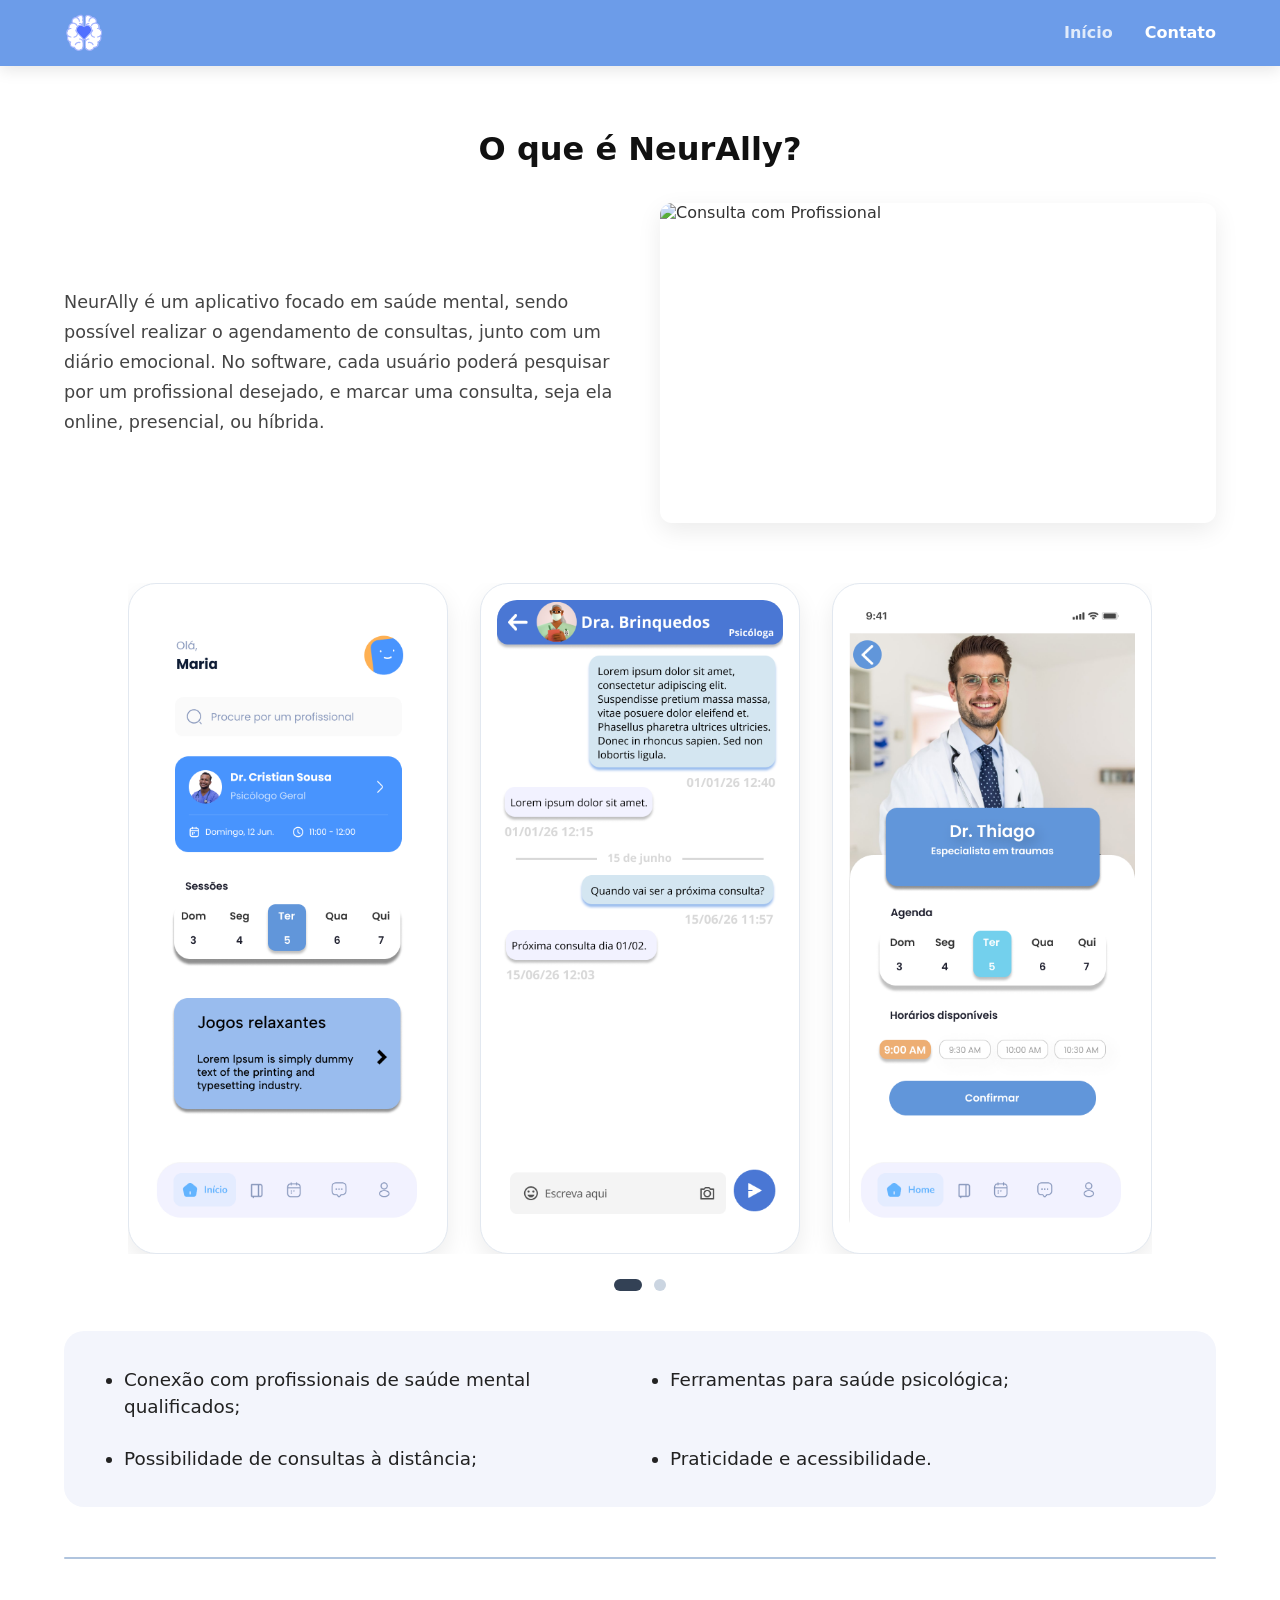
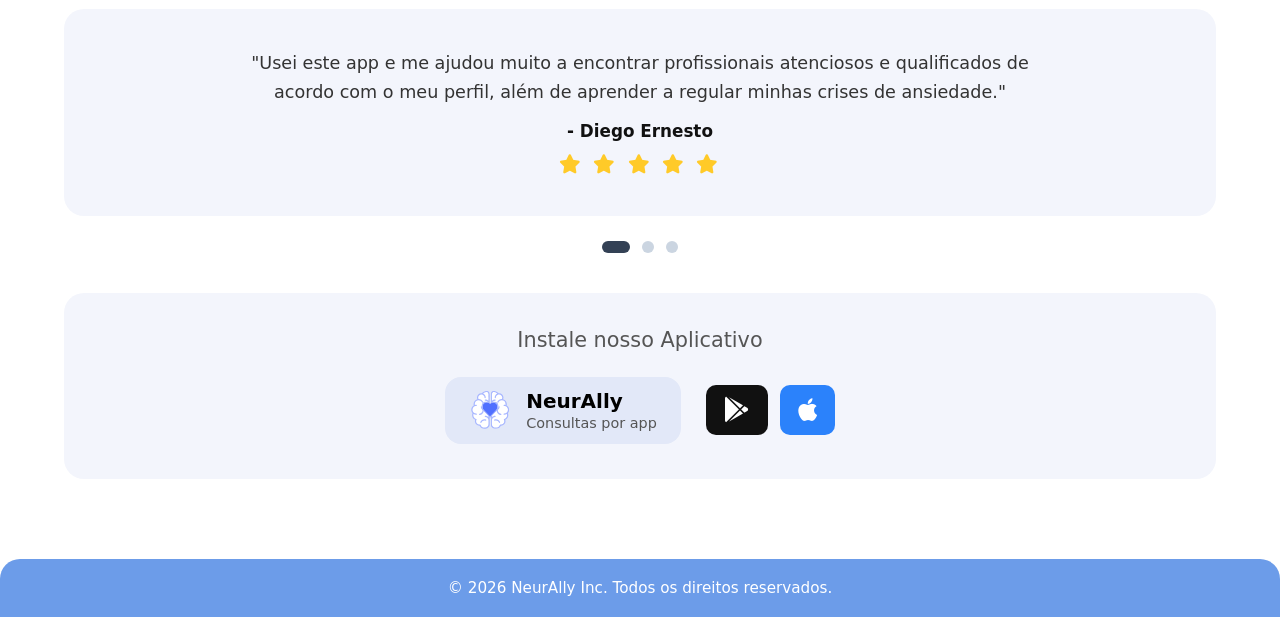
==== index.html @ 24915895 "Arquivos da landing page adicionados" ====
<!DOCTYPE html>
<html lang="pt-BR">

<head>
    <meta charset="UTF-8" />
    <meta name="viewport" content="width=device-width, initial-scale=1.0" />
    <title>NeurAlly - Equilibrando o que vem de dentro</title>
    <link rel="stylesheet" href="https://cdnjs.cloudflare.com/ajax/libs/font-awesome/6.4.0/css/all.min.css" />
    <link rel="stylesheet" href="style.css" />
</head>

<body>

    <header class="header">
        <div class="nav-container">
            <a href="#" class="logo">
                <img src="LogoTCC.svg" alt="Logo do projeto">
            </a>

            <nav class="nav-menu" id="nav-menu">
                <ul class="nav-list">
                    <li><a href="#home" class="nav-link active">Início</a></li>
                    <li><a href="contato.html" class="btn-contato">Contato</a></li>
                </ul>
            </nav>

            <button class="menu-toggle" id="menu-toggle" aria-label="Abrir Menu">
                <span></span>
                <span></span>
                <span></span>
            </button>
        </div>
    </header>

    <main class="conteudo-principal">

        <section class="secao-sobre">
            <div class="container-secao">
                <h2 class="titulo-secao">O que é NeurAlly?</h2>
                <div class="grade-sobre">
                    <div class="conteudo-texto-sobre">
                        <p class="texto-sobre">
                            NeurAlly é um aplicativo focado em saúde mental, sendo possível realizar o agendamento de
                            consultas, junto com um diário emocional. No software, cada usuário poderá pesquisar por um
                            profissional desejado, e marcar uma consulta, seja ela online, presencial, ou híbrida.
                        </p>
                    </div>
                    <div class="wrapper-imagem-sobre">
                        <img src="https://www.psicologo.com.br/wp-content/uploads/psiquiatra-ou-psicologo-qual-profissional-procurar-destacada-1024x538.jpg"
                            alt="Consulta com Profissional" />
                    </div>
                </div>
            </div>
        </section>

        <section class="secao-previa-app">
            <div class="container-secao">
                <div class="cartao-previa-app">

                    <button class="botao-nav-carrossel botao-anterior" id="prev-btn" aria-label="Anterior">
                        <svg width="24" height="24" viewBox="0 0 24 24" fill="none" stroke="currentColor"
                            stroke-width="2.5" stroke-linecap="round" stroke-linejoin="round">
                            <path d="m15 18-6-6 6-6" />
                        </svg>
                    </button>

                    <div class="area-carrossel-app">
                        <div class="telas-app" id="app-screens">
                            <div class="cartao-tela">
                                <img src="./Home.png" alt="Home do Usuário" />
                            </div>
                            <div class="cartao-tela">
                                <img src="./Conversa.png" alt="Chat com Doutora" />
                            </div>
                            <div class="cartao-tela">
                                <img src="./TelaAgendamento.png" alt="Agendamento Dr. Thiago" />
                            </div>
                            <div class="cartao-tela">
                                <img src="./DiarioEmocional.png" alt="Diário Emocional" />
                            </div>
                        </div>
                    </div>

                    <button class="botao-nav-carrossel botao-proximo" id="next-btn" aria-label="Próximo">
                        <svg width="24" height="24" viewBox="0 0 24 24" fill="none" stroke="currentColor"
                            stroke-width="2.5" stroke-linecap="round" stroke-linejoin="round">
                            <path d="m9 18 6-6-6-6" />
                        </svg>
                    </button>

                </div>
            </div>
        </section>

        <section class="secao-recursos">
            <div class="container-secao">
                <div class="cartao-recursos">
                    <ul class="grade-recursos">
                        <li>Conexão com profissionais de saúde mental qualificados;</li>
                        <li>Ferramentas para saúde psicológica;</li>
                        <li>Possibilidade de consultas à distância;</li>
                        <li>Praticidade e acessibilidade.</li>
                    </ul>
                </div>
            </div>
        </section>

        <div class="container-secao">
            <div class="divisor"></div>
        </div>

        <section class="secao-depoimentos">
            <div class="container-secao">
                <div class="carrossel-depoimentos">
                    <div class="wrapper-depoimento" id="testimonial-wrapper">

                        <div class="cartao-depoimento">
                            <p class="citacao-depoimento">
                                "Usei este app e me ajudou muito a encontrar profissionais atenciosos e qualificados de
                                acordo com o meu perfil, além de aprender a regular minhas crises de ansiedade."
                            </p>
                            <span class="autor-depoimento">- Diego Ernesto</span>
                            <div class="estrelas">
                                <i class="fa-solid fa-star"></i>
                                <i class="fa-solid fa-star"></i>
                                <i class="fa-solid fa-star"></i>
                                <i class="fa-solid fa-star"></i>
                                <i class="fa-solid fa-star"></i>
                            </div>
                        </div>

                        <div class="cartao-depoimento">
                            <p class="citacao-depoimento">
                                "A facilidade para encontrar psicólogos especializados e agendar consultas online mudou
                                minha rotina. Excelente experiência!"
                            </p>
                            <span class="autor-depoimento">- Juliana Ramos</span>
                            <div class="estrelas">
                                <i class="fa-solid fa-star"></i>
                                <i class="fa-solid fa-star"></i>
                                <i class="fa-solid fa-star"></i>
                                <i class="fa-solid fa-star"></i>
                                <i class="fa-solid fa-star"></i>
                            </div>
                        </div>

                        <div class="cartao-depoimento">
                            <p class="citacao-depoimento">
                                "O diário de emoções e os jogos de relaxamento são incríveis. Consigo me acompanhar
                                todos os dias de forma simples."
                            </p>
                            <span class="autor-depoimento">- Carlos Eduardo</span>
                            <div class="estrelas">
                                <i class="fa-solid fa-star"></i>
                                <i class="fa-solid fa-star"></i>
                                <i class="fa-solid fa-star"></i>
                                <i class="fa-solid fa-star"></i>
                                <i class="fa-solid fa-star"></i>
                            </div>
                        </div>

                    </div>
                    <div class="pontos-carrossel" id="testimonial-dots"></div>
                </div>
            </div>
        </section>

        <section class="secao-download">
            <div class="container-secao">
                <div class="cartao-download">
                    <h3 class="titulo-download">Instale nosso Aplicativo</h3>
                    <div class="conteudo-download">

                        <div class="selo-marca-app">
                            <div class="espaco-logo pequeno">
                                <img src="LogoTCC.svg" alt="Logo NeurAlly"
                                    onerror="this.style.display='none'; this.nextElementSibling.style.display='flex';" />
                                <div class="reserva-logo">
                                </div>
                            </div>
                            <div class="info-marca-app">
                                <h4>NeurAlly</h4>
                                <span>Consultas por app</span>
                            </div>
                        </div>

                        <div class="botoes-loja">
                            <a href="#" class="botao-loja google-play" aria-label="Baixar na Google Play">
                                <i class="fa-brands fa-google-play"></i>
                            </a>
                            <a href="#" class="botao-loja app-store" aria-label="Baixar na App Store">
                                <i class="fa-brands fa-apple"></i>
                            </a>
                        </div>

                    </div>
                </div>
            </div>
        </section>

    </main>

    <footer class="rodape-site">
        <div class="container-secao">
            <p>&copy; 2026 NeurAlly Inc. Todos os direitos reservados.</p>
        </div>
    </footer>

    <script src="script.js"></script>
</body>

</html>
---- style.css ----
* {
    box-sizing: border-box;
    margin: 0;
    padding: 0;
    font-family: 'Segoe UI', system-ui, -apple-system, BlinkMacSystemFont, Roboto, sans-serif;
}

body {
    background-color: #ffffff;
    color: #333333;
    width: 100%;
    min-height: 100vh;
    overflow-x: hidden;
    padding-top: 70px;
}

.header {
    position: fixed;
    top: 0;
    left: 0;
    width: 100%;
    background-color: #6c9ce9;
    box-shadow: 0 4px 15px rgba(0, 0, 0, 0.1);
    z-index: 1000;
    transition: all 0.3s ease;
}

.nav-container {
    max-width: 1200px;
    margin: 0 auto;
    padding: 0.8rem 24px;
    display: flex;
    justify-content: space-between;
    align-items: center;
}

.logo img {
    height: 40px;
    width: auto;
    display: block;
}

.nav-list {
    display: flex;
    align-items: center;
    gap: 2rem;
    list-style: none;
}

.nav-link,
.btn-contato {
    text-decoration: none;
    color: #ffffff;
    font-weight: 600;
    font-size: 1rem;
    background: none;
    padding: 0;
    border-radius: 0;
    transition: opacity 0.3s ease;
}

.nav-link:hover,
.btn-contato:hover,
.nav-link.active {
    opacity: 0.8;
}

.menu-toggle {
    display: none;
    background: none;
    border: none;
    cursor: pointer;
    flex-direction: column;
    gap: 5px;
}

.menu-toggle span {
    width: 25px;
    height: 3px;
    background-color: #ffffff;
    border-radius: 2px;
}

.container-secao {
    width: 100%;
    max-width: 1200px;
    margin: 0 auto;
    padding: 0 24px;
}

.cabecalho-site {
    background-color: #ffffff;
    color: #111111;
    padding: 40px 0;
    width: 100%;
    box-shadow: 0 2px 10px rgba(0, 0, 0, 0.05);
    position: relative;
    overflow: hidden;
    border-radius: 0 0 20px 20px;
}

.conteudo-cabecalho {
    width: 100%;
    max-width: 1200px;
    margin: 0 auto;
    padding: 0 24px;
}

.container-logo {
    display: flex;
    align-items: center;
    justify-content: center;
    position: relative;
    min-height: 80px;
}

.fundo-logo-cabecalho {
    position: absolute;
    top: 50%;
    left: 50%;
    transform: translate(-50%, -50%);
    width: 140px;
    height: 140px;
    opacity: 0.4;
    pointer-events: none;
    display: flex;
    align-items: center;
    justify-content: center;
    z-index: 1;
}

.fundo-logo-cabecalho img {
    width: 100%;
    height: 100%;
    object-fit: contain;
}

.fundo-logo-cabecalho .reserva-logo {
    position: relative;
    font-size: 110px;
    color: #6c9ce9;
    opacity: 1;
    display: flex;
    align-items: center;
    justify-content: center;
}

.fundo-logo-cabecalho .reserva-logo i {
    color: #6c9ce9;
}

.fundo-logo-cabecalho .reserva-logo .fa-heart {
    position: absolute;
    font-size: 45px;
    color: #6c9ce9;
}

.titulo-cabecalho {
    font-size: 1.8rem;
    font-weight: 600;
    text-align: center;
    position: relative;
    z-index: 2;
    color: #111111;
    text-shadow: none;
}

.espaco-logo {
    width: 50px;
    height: 50px;
    display: flex;
    align-items: center;
    justify-content: center;
    position: relative;
}

.espaco-logo img {
    max-width: 100%;
    max-height: 100%;
    object-fit: contain;
}

.reserva-logo {
    position: relative;
    font-size: 38px;
    color: #ffffff;
    display: flex;
    align-items: center;
    justify-content: center;
}

.reserva-logo .fa-heart {
    position: absolute;
    font-size: 15px;
    color: #6c9ce9;
}

.espaco-logo.pequeno {
    width: 42px;
    height: 42px;
}

.espaco-logo.pequeno .reserva-logo {
    font-size: 32px;
    color: #6c9ce9;
}

.espaco-logo.pequeno .reserva-logo .fa-heart {
    font-size: 13px;
    color: #e2e8f8;
}

.conteudo-principal {
    width: 100%;
    padding: 40px 0;
}

.secao-sobre {
    padding: 20px 0 40px;
}

.titulo-secao {
    font-size: 2rem;
    text-align: center;
    margin-bottom: 35px;
    color: #111111;
    font-weight: 700;
}

.grade-sobre {
    display: grid;
    grid-template-columns: 1fr 1fr;
    gap: 40px;
    align-items: center;
}

.texto-sobre {
    font-size: 1.1rem;
    line-height: 1.7;
    color: #444444;
}

.wrapper-imagem-sobre {
    width: 100%;
    border-radius: 12px;
    overflow: hidden;
    box-shadow: 0 8px 24px rgba(0, 0, 0, 0.08);
}

.wrapper-imagem-sobre img {
    width: 100%;
    height: 320px;
    object-fit: cover;
    display: block;
}

.secao-previa-app {
    padding: 20px 0;
}

.cartao-previa-app {
    position: relative;
    display: flex;
    align-items: center;
    justify-content: center;
}

.area-carrossel-app {
    overflow: hidden;
    width: 100%;
    max-width: 1024px;
    margin: 0 auto;
}

.telas-app {
    display: flex;
    gap: 32px;
    transition: transform 0.4s cubic-bezier(0.25, 1, 0.5, 1);
}

.cartao-tela {
    background: #ffffff;
    border-radius: 28px;
    padding: 16px;
    box-shadow: 0 10px 25px rgba(0, 0, 0, 0.08);
    width: 320px;
    flex-shrink: 0;
    border: 1px solid #e2e8f0;
    transition: transform 0.3s ease, box-shadow 0.3s ease;
}

.cartao-tela:hover {
    transform: translateY(-8px) scale(1.02);
    box-shadow: 0 16px 32px rgba(0, 0, 0, 0.12);
}

.cartao-tela img {
    width: 100%;
    height: auto;
    border-radius: 20px;
    display: block;
}

.pontos-carrossel {
    display: flex;
    justify-content: center;
    align-items: center;
    gap: 12px;
    margin-top: 25px;
    width: 100%;
}

.ponto {
    width: 12px;
    height: 12px;
    border-radius: 50%;
    background-color: #cbd5e1;
    border: none;
    cursor: pointer;
    padding: 0;
    transition: background-color 0.3s ease, transform 0.3s ease, width 0.3s ease;
    outline: none;
}

.ponto:hover {
    background-color: #94a3b8;
}

.ponto.ativo {
    background-color: #334155;
    width: 28px;
    border-radius: 10px;
}

.secao-recursos {
    padding: 20px 0;
}

.cartao-recursos {
    background-color: #f3f5fc;
    border-radius: 20px;
    padding: 35px 40px;
}

.grade-recursos {
    display: grid;
    grid-template-columns: 1fr 1fr;
    gap: 24px 40px;
    list-style-type: disc;
    padding-left: 20px;
}

.grade-recursos li {
    font-size: 1.15rem;
    font-weight: 500;
    color: #222222;
    line-height: 1.5;
}

.divisor {
    height: 2px;
    background-color: #b0c4de;
    margin: 30px auto;
    width: 100%;
    border-radius: 2px;
}

.secao-depoimentos {
    padding: 20px 0;
}

.carrossel-depoimentos {
    width: 100%;
    overflow: hidden;
    position: relative;
}

.wrapper-depoimento {
    display: flex;
    transition: transform 0.5s cubic-bezier(0.25, 1, 0.5, 1);
}

.cartao-depoimento {
    background-color: #f3f5fc;
    border-radius: 20px;
    padding: 40px 30px;
    min-width: 100%;
    box-sizing: border-box;
    text-align: center;
    display: flex;
    flex-direction: column;
    align-items: center;
    justify-content: center;
}

.citacao-depoimento {
    font-size: 1.1rem;
    color: #333333;
    line-height: 1.6;
    max-width: 800px;
    margin-bottom: 15px;
}

.autor-depoimento {
    font-weight: 700;
    color: #111111;
    font-size: 1.05rem;
    margin-bottom: 12px;
}

.estrelas {
    color: #ffca28;
    font-size: 1.2rem;
    letter-spacing: 3px;
}

.contato-section {
    padding: 40px 0;
}

.contato-container {
    max-width: 1200px;
    margin: 0 auto;
    display: grid;
    grid-template-columns: 1fr 1fr;
    gap: 3rem;
    background: #f3f5fc;
    padding: 3rem;
    border-radius: 20px;
}

.contato-info h2 {
    font-size: 2rem;
    margin-bottom: 1rem;
    color: #111111;
}

.highlight {
    color: #6c9ce9;
}

.info-item {
    margin-top: 1.5rem;
    display: flex;
    align-items: center;
    gap: 1rem;
    color: #444444;
    font-size: 1.05rem;
}

.contato-form {
    display: flex;
    flex-direction: column;
    gap: 1.2rem;
}

.input-group {
    display: flex;
    flex-direction: column;
    gap: 0.4rem;
}

.input-group label {
    font-weight: 600;
    font-size: 0.95rem;
    color: #222222;
}

.input-group input,
.input-group textarea {
    padding: 0.8rem 1rem;
    border: 1px solid #cbd5e1;
    border-radius: 8px;
    font-family: inherit;
    outline: none;
    transition: border-color 0.3s ease;
}

.input-group input:focus,
.input-group textarea:focus {
    border-color: #6c9ce9;
}

.btn-submit {
    background-color: #6c9ce9;
    color: #ffffff;
    border: none;
    padding: 0.9rem;
    border-radius: 8px;
    font-weight: 600;
    font-size: 1rem;
    cursor: pointer;
    transition: background-color 0.3s ease, transform 0.2s ease;
}

.btn-submit:hover {
    background-color: #5587d8;
    transform: translateY(-2px);
}

.secao-download {
    padding: 20px 0 40px;
}

.cartao-download {
    background-color: #f3f5fc;
    border-radius: 20px;
    padding: 35px;
    text-align: center;
}

.titulo-download {
    font-size: 1.3rem;
    color: #555555;
    font-weight: 500;
    margin-bottom: 25px;
}

.conteudo-download {
    display: flex;
    align-items: center;
    justify-content: center;
    gap: 25px;
    flex-wrap: wrap;
}

.selo-marca-app {
    display: flex;
    align-items: center;
    gap: 15px;
    background-color: #e2e8f8;
    padding: 12px 24px;
    border-radius: 16px;
}

.info-marca-app {
    text-align: left;
}

.info-marca-app h4 {
    font-size: 1.25rem;
    color: #000000;
    font-weight: 700;
}

.info-marca-app span {
    font-size: 0.9rem;
    color: #555555;
}

.botoes-loja {
    display: flex;
    gap: 12px;
}

.botao-loja {
    color: white;
    border: none;
    border-radius: 10px;
    padding: 12px 18px;
    display: flex;
    align-items: center;
    justify-content: center;
    cursor: pointer;
    text-decoration: none;
    transition: transform 0.2s, opacity 0.2s;
}

.botao-loja:hover {
    transform: translateY(-2px);
    opacity: 0.9;
}

.botao-loja.google-play {
    background-color: #111111;
}

.botao-loja.app-store {
    background-color: #2b82fb;
}

.botao-loja i {
    font-size: 1.6rem;
}

.secao-equipe {
    padding: 20px 0 40px;
}

.grade-equipe {
    display: grid;
    grid-template-columns: repeat(auto-fit, minmax(200px, 1fr));
    gap: 20px;
    margin-top: 30px;
}

.cartao-integrante {
    background-color: #f3f5fc;
    border-radius: 20px;
    padding: 25px 15px;
    text-align: center;
    display: flex;
    flex-direction: column;
    align-items: center;
    transition: transform 0.3s ease, box-shadow 0.3s ease;
}

.cartao-integrante:hover {
    transform: translateY(-5px);
    box-shadow: 0 10px 20px rgba(0, 0, 0, 0.06);
}

.foto-integrante {
    width: 80px;
    height: 80px;
    border-radius: 50%;
    background-color: #e2e8f8;
    color: #6c9ce9;
    display: flex;
    align-items: center;
    justify-content: center;
    font-size: 2.2rem;
    margin-bottom: 15px;
    overflow: hidden;
}

.foto-integrante img {
    width: 100%;
    height: 100%;
    object-fit: cover;
}

.cartao-integrante h3 {
    font-size: 1.25rem;
    color: #111111;
    margin-bottom: 4px;
}

.funcao-integrante {
    font-size: 0.9rem;
    font-weight: 600;
    color: #6c9ce9;
    margin-bottom: 12px;
}

.descricao-integrante {
    font-size: 0.95rem;
    color: #555555;
    line-height: 1.5;
    margin-bottom: 20px;
}

.redes-integrante {
    display: flex;
    gap: 15px;
    margin-top: auto;
}

.redes-integrante a {
    color: #6c9ce9;
    font-size: 1.25rem;
    transition: opacity 0.2s ease, transform 0.2s ease;
}

.redes-integrante a:hover {
    opacity: 0.8;
    transform: translateY(-2px);
}

.rodape-site {
    background-color: #6c9ce9;
    color: #ffffff;
    text-align: center;
    padding: 20px 0;
    font-size: 0.95rem;
    width: 100%;
    border-radius: 20px 20px 0 0;
}

@media (max-width: 1050px) {
    .area-carrossel-app {
        max-width: 672px;
    }
}

@media (max-width: 850px) {
    .grade-sobre {
        grid-template-columns: 1fr;
        gap: 25px;
    }

    .grade-recursos {
        grid-template-columns: 1fr;
        gap: 16px;
    }

    .titulo-cabecalho {
        font-size: 1.3rem;
    }

    .conteudo-download {
        flex-direction: column;
    }

    .contato-container {
        grid-template-columns: 1fr;
        padding: 2rem;
    }
}

@media (max-width: 768px) {
    .menu-toggle {
        display: flex;
    }

    .nav-menu {
        position: absolute;
        top: 100%;
        left: 0;
        width: 100%;
        background-color: #6c9ce9;
        padding: 1.5rem 0;
        box-shadow: 0 10px 10px rgba(0, 0, 0, 0.1);
        display: none;
    }

    .nav-menu.active {
        display: block;
    }

    .nav-list {
        flex-direction: column;
        gap: 1.5rem;
    }
}

@media (max-width: 710px) {
    .area-carrossel-app {
        max-width: 320px;
    }
}
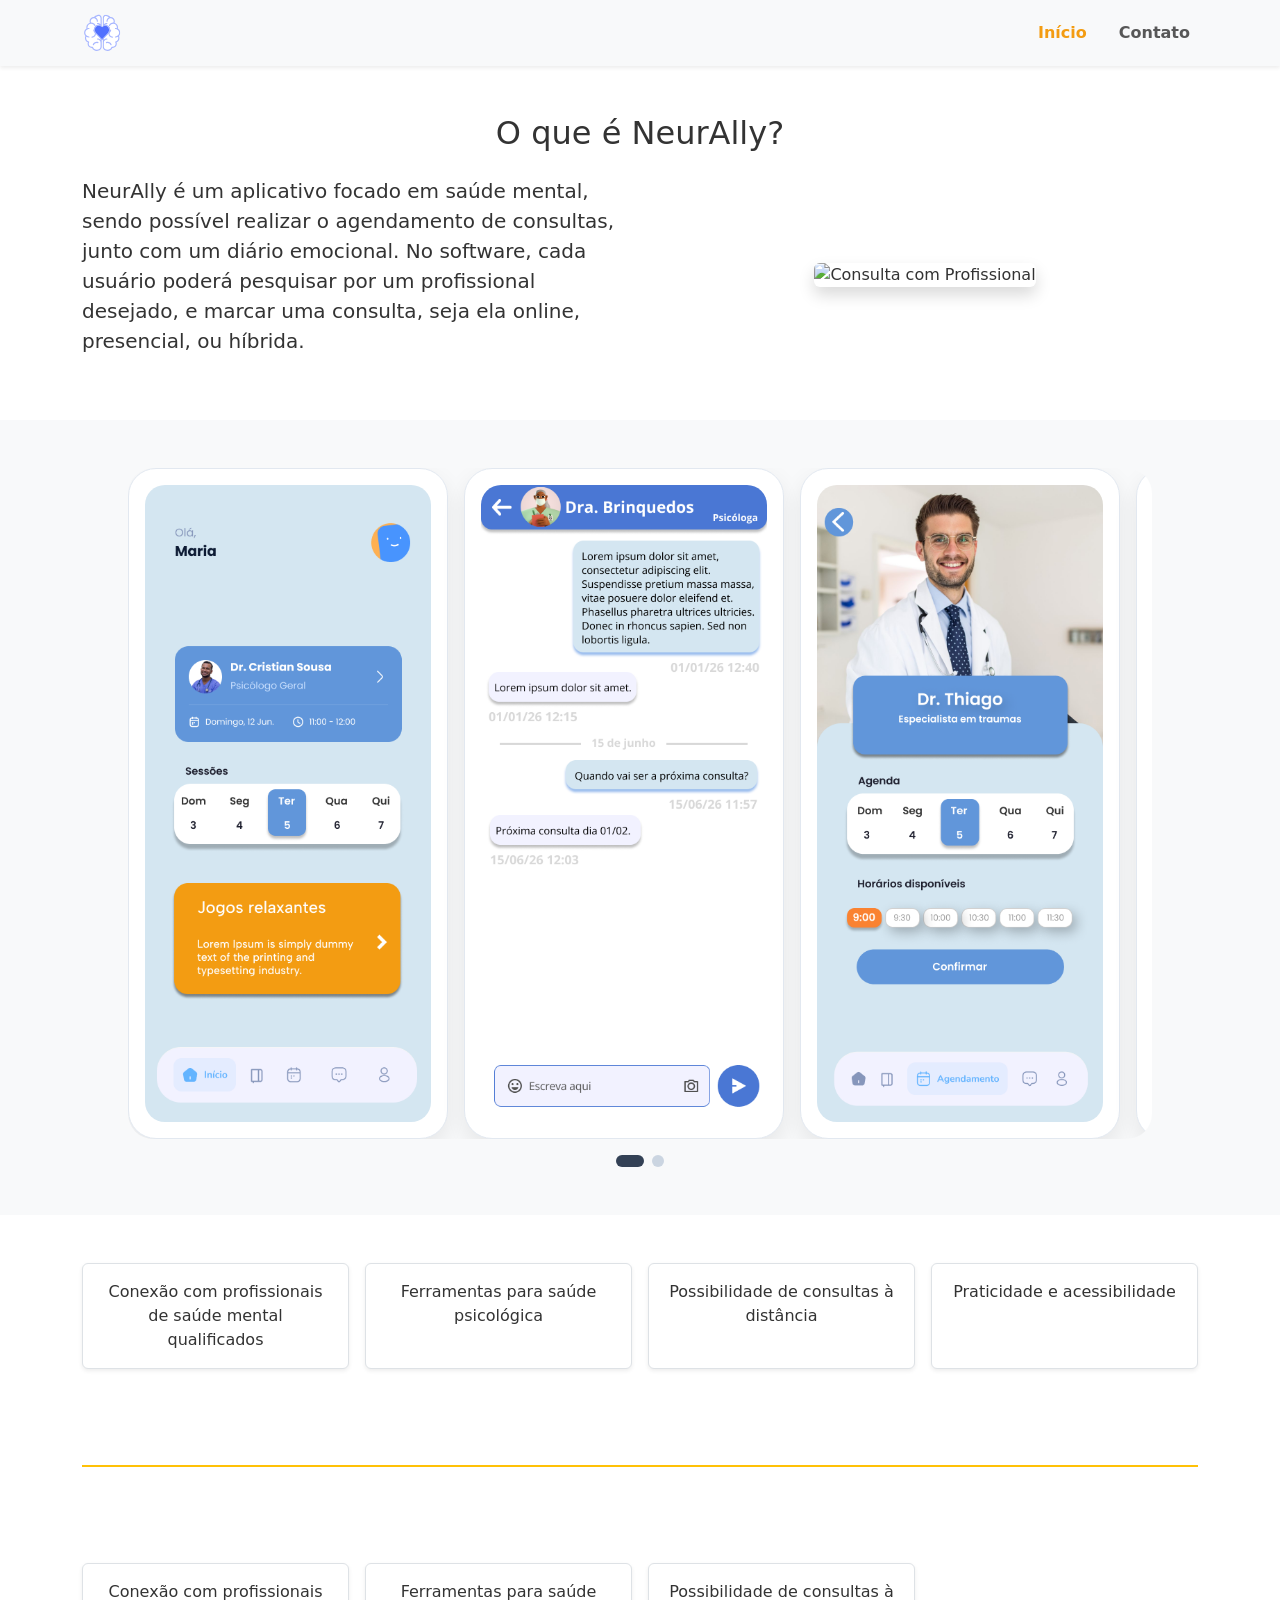
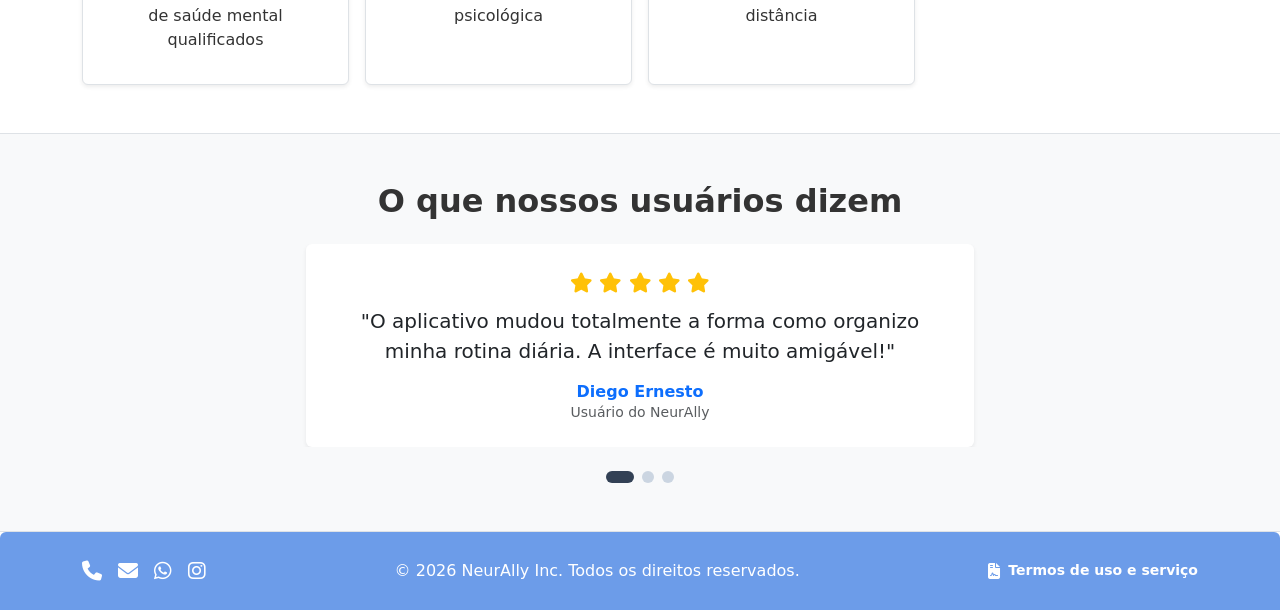
==== commit fe6fc167: "Código otimizado com Bootstrap" ====
--- a/index.html
+++ b/index.html
@@ -5,207 +5,226 @@
     <meta charset="UTF-8" />
     <meta name="viewport" content="width=device-width, initial-scale=1.0" />
     <title>NeurAlly - Equilibrando o que vem de dentro</title>
+    <link href="https://cdn.jsdelivr.net/npm/bootstrap@5.3.3/dist/css/bootstrap.min.css" rel="stylesheet">
     <link rel="stylesheet" href="https://cdnjs.cloudflare.com/ajax/libs/font-awesome/6.4.0/css/all.min.css" />
     <link rel="stylesheet" href="style.css" />
 </head>
 
 <body>
 
-    <header class="header">
-        <div class="nav-container">
-            <a href="#" class="logo">
-                <img src="LogoTCC.svg" alt="Logo do projeto">
-            </a>
-
-            <nav class="nav-menu" id="nav-menu">
-                <ul class="nav-list">
-                    <li><a href="#home" class="nav-link active">Início</a></li>
-                    <li><a href="contato.html" class="btn-contato">Contato</a></li>
-                </ul>
-            </nav>
-
-            <button class="menu-toggle" id="menu-toggle" aria-label="Abrir Menu">
-                <span></span>
-                <span></span>
-                <span></span>
-            </button>
-        </div>
+    <header>
+        <nav class="navbar navbar-expand-md navbar-light bg-light shadow-sm">
+            <div class="container">
+                <a class="navbar-brand" href="index.html">
+                    <img src="LogoTCC.svg" alt="Logo do projeto" height="40">
+                </a>
+
+                <button class="navbar-toggler" type="button" data-bs-toggle="collapse" data-bs-target="#navbarNav"
+                    aria-controls="navbarNav" aria-expanded="false" aria-label="Abrir Menu">
+                    <span class="navbar-toggler-icon"></span>
+                </button>
+
+                <div class="collapse navbar-collapse justify-content-end" id="navbarNav">
+                    <ul class="navbar-nav gap-3">
+                        <li class="nav-item">
+                            <a href="index.html" class="nav-link active">Início</a>
+                        </li>
+                        <li class="nav-item">
+                            <a href="contato.html" class="nav-link">Contato</a>
+                        </li>
+                    </ul>
+                </div>
+            </div>
+        </nav>
     </header>
 
     <main class="conteudo-principal">
 
-        <section class="secao-sobre">
-            <div class="container-secao">
-                <h2 class="titulo-secao">O que é NeurAlly?</h2>
-                <div class="grade-sobre">
-                    <div class="conteudo-texto-sobre">
-                        <p class="texto-sobre">
+        <section class="secao-sobre py-5">
+            <div class="container">
+                <h2 class="titulo-secao text-center mb-4">O que é NeurAlly?</h2>
+                <div class="row align-items-center g-4">
+                    <div class="col-md-6">
+                        <p class="texto-sobre lead">
                             NeurAlly é um aplicativo focado em saúde mental, sendo possível realizar o agendamento de
                             consultas, junto com um diário emocional. No software, cada usuário poderá pesquisar por um
                             profissional desejado, e marcar uma consulta, seja ela online, presencial, ou híbrida.
                         </p>
                     </div>
-                    <div class="wrapper-imagem-sobre">
+                    <div class="col-md-6 text-center">
                         <img src="https://www.psicologo.com.br/wp-content/uploads/psiquiatra-ou-psicologo-qual-profissional-procurar-destacada-1024x538.jpg"
-                            alt="Consulta com Profissional" />
-                    </div>
-                </div>
-            </div>
-        </section>
-
-        <section class="secao-previa-app">
-            <div class="container-secao">
-                <div class="cartao-previa-app">
-
-                    <button class="botao-nav-carrossel botao-anterior" id="prev-btn" aria-label="Anterior">
-                        <svg width="24" height="24" viewBox="0 0 24 24" fill="none" stroke="currentColor"
-                            stroke-width="2.5" stroke-linecap="round" stroke-linejoin="round">
-                            <path d="m15 18-6-6 6-6" />
-                        </svg>
+                            alt="Consulta com Profissional" class="img-fluid rounded shadow" />
+                    </div>
+                </div>
+            </div>
+        </section>
+
+        <section class="secao-previa-app py-5 bg-light">
+            <div class="container">
+                <div class="cartao-previa-app d-flex align-items-center justify-content-between">
+                    <button class="btn btn-outline-secondary botao-anterior" id="prev-btn" aria-label="Anterior">
+                        <i class="fa-solid fa-chevron-left"></i>
                     </button>
 
-                    <div class="area-carrossel-app">
-                        <div class="telas-app" id="app-screens">
-                            <div class="cartao-tela">
-                                <img src="./Home.png" alt="Home do Usuário" />
-                            </div>
-                            <div class="cartao-tela">
-                                <img src="./Conversa.png" alt="Chat com Doutora" />
-                            </div>
-                            <div class="cartao-tela">
-                                <img src="./TelaAgendamento.png" alt="Agendamento Dr. Thiago" />
-                            </div>
-                            <div class="cartao-tela">
-                                <img src="./DiarioEmocional.png" alt="Diário Emocional" />
-                            </div>
-                        </div>
-                    </div>
-
-                    <button class="botao-nav-carrossel botao-proximo" id="next-btn" aria-label="Próximo">
-                        <svg width="24" height="24" viewBox="0 0 24 24" fill="none" stroke="currentColor"
-                            stroke-width="2.5" stroke-linecap="round" stroke-linejoin="round">
-                            <path d="m9 18 6-6-6-6" />
-                        </svg>
+                    <div class="area-carrossel-app overflow-hidden">
+                        <div class="telas-app d-flex gap-3" id="app-screens">
+                            <div class="cartao-tela"><img src="./Home.png" alt="Home do Usuário" class="img-fluid" />
+                            </div>
+                            <div class="cartao-tela"><img src="./Conversa.png" alt="Chat com Doutora"
+                                    class="img-fluid" /></div>
+                            <div class="cartao-tela"><img src="./TelaAgendamento.png" alt="Agendamento Dr. Thiago"
+                                    class="img-fluid" /></div>
+                            <div class="cartao-tela"><img src="./DiarioEmocional.png" alt="Diário Emocional"
+                                    class="img-fluid" /></div>
+                        </div>
+                    </div>
+
+                    <button class="btn btn-outline-secondary botao-proximo" id="next-btn" aria-label="Próximo">
+                        <i class="fa-solid fa-chevron-right"></i>
                     </button>
-
-                </div>
-            </div>
-        </section>
-
-        <section class="secao-recursos">
-            <div class="container-secao">
-                <div class="cartao-recursos">
-                    <ul class="grade-recursos">
-                        <li>Conexão com profissionais de saúde mental qualificados;</li>
-                        <li>Ferramentas para saúde psicológica;</li>
-                        <li>Possibilidade de consultas à distância;</li>
-                        <li>Praticidade e acessibilidade.</li>
-                    </ul>
-                </div>
-            </div>
-        </section>
-
-        <div class="container-secao">
-            <div class="divisor"></div>
+                </div>
+            </div>
+        </section>
+
+        <section class="secao-recursos py-5">
+            <div class="container">
+                <div class="row g-3">
+                    <div class="col-sm-6 col-lg-3">
+                        <div class="p-3 border rounded text-center h-100 bg-white shadow-sm">
+                            Conexão com profissionais de saúde mental qualificados
+                        </div>
+                    </div>
+                    <div class="col-sm-6 col-lg-3">
+                        <div class="p-3 border rounded text-center h-100 bg-white shadow-sm">
+                            Ferramentas para saúde psicológica
+                        </div>
+                    </div>
+                    <div class="col-sm-6 col-lg-3">
+                        <div class="p-3 border rounded text-center h-100 bg-white shadow-sm">
+                            Possibilidade de consultas à distância
+                        </div>
+                    </div>
+                    <div class="col-sm-6 col-lg-3">
+                        <div class="p-3 border rounded text-center h-100 bg-white shadow-sm">
+                            Praticidade e acessibilidade
+                        </div>
+                    </div>
+                </div>
+            </div>
+        </section>
+
+        <div class="container my-5">
+            <hr class="border-warning border-2 opacity-100 m-0">
         </div>
 
-        <section class="secao-depoimentos">
-            <div class="container-secao">
-                <div class="carrossel-depoimentos">
-                    <div class="wrapper-depoimento" id="testimonial-wrapper">
-
-                        <div class="cartao-depoimento">
-                            <p class="citacao-depoimento">
-                                "Usei este app e me ajudou muito a encontrar profissionais atenciosos e qualificados de
-                                acordo com o meu perfil, além de aprender a regular minhas crises de ansiedade."
-                            </p>
-                            <span class="autor-depoimento">- Diego Ernesto</span>
-                            <div class="estrelas">
-                                <i class="fa-solid fa-star"></i>
-                                <i class="fa-solid fa-star"></i>
-                                <i class="fa-solid fa-star"></i>
-                                <i class="fa-solid fa-star"></i>
-                                <i class="fa-solid fa-star"></i>
-                            </div>
-                        </div>
-
-                        <div class="cartao-depoimento">
-                            <p class="citacao-depoimento">
-                                "A facilidade para encontrar psicólogos especializados e agendar consultas online mudou
-                                minha rotina. Excelente experiência!"
-                            </p>
-                            <span class="autor-depoimento">- Juliana Ramos</span>
-                            <div class="estrelas">
-                                <i class="fa-solid fa-star"></i>
-                                <i class="fa-solid fa-star"></i>
-                                <i class="fa-solid fa-star"></i>
-                                <i class="fa-solid fa-star"></i>
-                                <i class="fa-solid fa-star"></i>
-                            </div>
-                        </div>
-
-                        <div class="cartao-depoimento">
-                            <p class="citacao-depoimento">
-                                "O diário de emoções e os jogos de relaxamento são incríveis. Consigo me acompanhar
-                                todos os dias de forma simples."
-                            </p>
-                            <span class="autor-depoimento">- Carlos Eduardo</span>
-                            <div class="estrelas">
-                                <i class="fa-solid fa-star"></i>
-                                <i class="fa-solid fa-star"></i>
-                                <i class="fa-solid fa-star"></i>
-                                <i class="fa-solid fa-star"></i>
-                                <i class="fa-solid fa-star"></i>
-                            </div>
-                        </div>
-
-                    </div>
-                    <div class="pontos-carrossel" id="testimonial-dots"></div>
-                </div>
-            </div>
-        </section>
-
-        <section class="secao-download">
-            <div class="container-secao">
-                <div class="cartao-download">
-                    <h3 class="titulo-download">Instale nosso Aplicativo</h3>
-                    <div class="conteudo-download">
-
-                        <div class="selo-marca-app">
-                            <div class="espaco-logo pequeno">
-                                <img src="LogoTCC.svg" alt="Logo NeurAlly"
-                                    onerror="this.style.display='none'; this.nextElementSibling.style.display='flex';" />
-                                <div class="reserva-logo">
+        <section class="secao-recursos py-5">
+            <div class="container">
+                <div class="row g-3">
+                    <div class="col-sm-6 col-lg-3">
+                        <div class="p-3 border rounded text-center h-100 bg-white shadow-sm">
+                            <p>Conexão com profissionais de saúde mental qualificados</p>
+                        </div>
+                    </div>
+                    <div class="col-sm-6 col-lg-3">
+                        <div class="p-3 border rounded text-center h-100 bg-white shadow-sm">
+                            <p>Ferramentas para saúde psicológica</p>
+                        </div>
+                    </div>
+                    <div class="col-sm-6 col-lg-3">
+                        <div class="p-3 border rounded text-center h-100 bg-white shadow-sm">
+                            <p>Possibilidade de consultas à distância</p>
+                        </div>
+                    </div>
+                </div>
+            </div>
+        </section>
+
+        <section class="py-5 bg-light border-top border-bottom">
+            <div class="container">
+                <h2 class="text-center fw-bold mb-4">O que nossos usuários dizem</h2>
+
+                <div class="carrossel-depoimentos mx-auto" style="max-width: 700px;">
+                    <div class="wrapper-depoimento d-flex" id="testimonial-wrapper">
+
+                        <div class="cartao-depoimento w-100 flex-shrink-0 px-3">
+                            <div class="card border-0 shadow-sm p-4 text-center">
+                                <div class="text-warning mb-2 fs-5">
+                                    <i class="fa-solid fa-star"></i>
+                                    <i class="fa-solid fa-star"></i>
+                                    <i class="fa-solid fa-star"></i>
+                                    <i class="fa-solid fa-star"></i>
+                                    <i class="fa-solid fa-star"></i>
                                 </div>
-                            </div>
-                            <div class="info-marca-app">
-                                <h4>NeurAlly</h4>
-                                <span>Consultas por app</span>
-                            </div>
-                        </div>
-
-                        <div class="botoes-loja">
-                            <a href="#" class="botao-loja google-play" aria-label="Baixar na Google Play">
-                                <i class="fa-brands fa-google-play"></i>
-                            </a>
-                            <a href="#" class="botao-loja app-store" aria-label="Baixar na App Store">
-                                <i class="fa-brands fa-apple"></i>
-                            </a>
-                        </div>
-
-                    </div>
-                </div>
+                                <p class="fs-5 italic mb-3">"O aplicativo mudou totalmente a forma como organizo minha
+                                    rotina diária. A interface é muito amigável!"</p>
+                                <h3 class="h6 fw-bold mb-0 text-primary">Diego Ernesto</h3>
+                                <span class="text-muted small">Usuário do NeurAlly</span>
+                            </div>
+                        </div>
+
+                        <div class="cartao-depoimento w-100 flex-shrink-0 px-3">
+                            <div class="card border-0 shadow-sm p-4 text-center">
+                                <div class="text-warning mb-2 fs-5">
+                                    <i class="fa-solid fa-star"></i>
+                                    <i class="fa-solid fa-star"></i>
+                                    <i class="fa-solid fa-star"></i>
+                                    <i class="fa-solid fa-star"></i>
+                                    <i class="fa-solid fa-star"></i>
+                                </div>
+                                <p class="fs-5 italic mb-3">"Excelente iniciativa para o TCC. As funcionalidades de
+                                    acompanhamento ajudam demais no dia a dia."</p>
+                                <h3 class="h6 fw-bold mb-0 text-primary">Alícia Stefany</h3>
+                                <span class="text-muted small">Educadora</span>
+                            </div>
+                        </div>
+
+                        <div class="cartao-depoimento w-100 flex-shrink-0 px-3">
+                            <div class="card border-0 shadow-sm p-4 text-center">
+                                <div class="text-warning mb-2 fs-5">
+                                    <i class="fa-solid fa-star"></i>
+                                    <i class="fa-solid fa-star"></i>
+                                    <i class="fa-solid fa-star"></i>
+                                    <i class="fa-solid fa-star"></i>
+                                    <i class="fa-solid fa-star"></i>
+                                </div>
+                                <p class="fs-5 italic mb-3">"Design limpo, navegação fluida e proposta incrível.
+                                    Parabéns a toda a equipe desenvolvedora!"</p>
+                                <h3 class="h6 fw-bold mb-0 text-primary">Fernanda Lima</h3>
+                                <span class="text-muted small">Psicóloga</span>
+                            </div>
+                        </div>
+
+                    </div>
+                </div>
+
+                <div id="testimonial-dots" class="d-flex justify-content-center gap-2 mt-4"></div>
+
             </div>
         </section>
 
     </main>
 
-    <footer class="rodape-site">
-        <div class="container-secao">
-            <p>&copy; 2026 NeurAlly Inc. Todos os direitos reservados.</p>
+    <footer class="rodape-site bg-primary text-white py-4 mt-auto rounded-top">
+        <div class="container d-flex flex-column flex-md-row align-items-center justify-content-between gap-3">
+
+            <div class="redes-integrante d-flex gap-3 fs-5">
+                <a href="tel:#" class="text-white"><i class="fa-solid fa-phone"></i></a>
+                <a href="mailto:#" class="text-white"><i class="fa-solid fa-envelope"></i></a>
+                <a href="#" class="text-white"><i class="fa-brands fa-whatsapp"></i></a>
+                <a href="#" class="text-white"><i class="fa-brands fa-instagram"></i></a>
+            </div>
+
+            <p class="mb-0 text-center fs-6">&copy; 2026 NeurAlly Inc. Todos os direitos reservados.</p>
+
+            <div class="redes-integrante d-flex align-items-center gap-2">
+                <i class="fa-solid fa-file-contract"></i>
+                <a href="#" class="text-white text-decoration-none fw-bold small">Termos de uso e serviço</a>
+            </div>
+
         </div>
     </footer>
 
+    <script src="https://cdn.jsdelivr.net/npm/bootstrap@5.3.3/dist/js/bootstrap.bundle.min.js"></script>
     <script src="script.js"></script>
 </body>
 
--- a/style.css
+++ b/style.css
@@ -1,281 +1,52 @@
-* {
-    box-sizing: border-box;
-    margin: 0;
-    padding: 0;
-    font-family: 'Segoe UI', system-ui, -apple-system, BlinkMacSystemFont, Roboto, sans-serif;
+body {
+    color: #333333;
+    overflow-x: hidden;
 }
 
-body {
-    background-color: #ffffff;
-    color: #333333;
-    width: 100%;
-    min-height: 100vh;
-    overflow-x: hidden;
-    padding-top: 70px;
+.btn-primary,
+.bg-primary {
+    background-color: #6c9ce9 !important;
+    border-color: #6c9ce9 !important;
 }
 
-.header {
-    position: fixed;
-    top: 0;
-    left: 0;
-    width: 100%;
-    background-color: #6c9ce9;
-    box-shadow: 0 4px 15px rgba(0, 0, 0, 0.1);
-    z-index: 1000;
-    transition: all 0.3s ease;
+.btn-primary:hover {
+    background-color: #5587d8 !important;
+    border-color: #5587d8 !important;
 }
 
-.nav-container {
-    max-width: 1200px;
-    margin: 0 auto;
-    padding: 0.8rem 24px;
-    display: flex;
-    justify-content: space-between;
-    align-items: center;
+.btn-outline-primary {
+    color: #6c9ce9 !important;
+    border-color: #6c9ce9 !important;
 }
 
-.logo img {
-    height: 40px;
-    width: auto;
-    display: block;
+.btn-outline-primary:hover {
+    background-color: #6c9ce9 !important;
+    color: #ffffff !important;
 }
 
-.nav-list {
-    display: flex;
-    align-items: center;
-    gap: 2rem;
-    list-style: none;
+.navbar .nav-link {
+    font-weight: 600;
+    transition: color 0.3s ease;
 }
 
-.nav-link,
-.btn-contato {
-    text-decoration: none;
-    color: #ffffff;
-    font-weight: 600;
-    font-size: 1rem;
-    background: none;
-    padding: 0;
-    border-radius: 0;
-    transition: opacity 0.3s ease;
-}
-
-.nav-link:hover,
-.btn-contato:hover,
-.nav-link.active {
-    opacity: 0.8;
-}
-
-.menu-toggle {
-    display: none;
-    background: none;
-    border: none;
-    cursor: pointer;
-    flex-direction: column;
-    gap: 5px;
-}
-
-.menu-toggle span {
-    width: 25px;
-    height: 3px;
-    background-color: #ffffff;
-    border-radius: 2px;
-}
-
-.container-secao {
-    width: 100%;
-    max-width: 1200px;
-    margin: 0 auto;
-    padding: 0 24px;
-}
-
-.cabecalho-site {
-    background-color: #ffffff;
-    color: #111111;
-    padding: 40px 0;
-    width: 100%;
-    box-shadow: 0 2px 10px rgba(0, 0, 0, 0.05);
-    position: relative;
-    overflow: hidden;
-    border-radius: 0 0 20px 20px;
-}
-
-.conteudo-cabecalho {
-    width: 100%;
-    max-width: 1200px;
-    margin: 0 auto;
-    padding: 0 24px;
-}
-
-.container-logo {
-    display: flex;
-    align-items: center;
-    justify-content: center;
-    position: relative;
-    min-height: 80px;
-}
-
-.fundo-logo-cabecalho {
-    position: absolute;
-    top: 50%;
-    left: 50%;
-    transform: translate(-50%, -50%);
-    width: 140px;
-    height: 140px;
-    opacity: 0.4;
-    pointer-events: none;
-    display: flex;
-    align-items: center;
-    justify-content: center;
-    z-index: 1;
-}
-
-.fundo-logo-cabecalho img {
-    width: 100%;
-    height: 100%;
-    object-fit: contain;
-}
-
-.fundo-logo-cabecalho .reserva-logo {
-    position: relative;
-    font-size: 110px;
-    color: #6c9ce9;
-    opacity: 1;
-    display: flex;
-    align-items: center;
-    justify-content: center;
-}
-
-.fundo-logo-cabecalho .reserva-logo i {
-    color: #6c9ce9;
-}
-
-.fundo-logo-cabecalho .reserva-logo .fa-heart {
-    position: absolute;
-    font-size: 45px;
-    color: #6c9ce9;
-}
-
-.titulo-cabecalho {
-    font-size: 1.8rem;
-    font-weight: 600;
-    text-align: center;
-    position: relative;
-    z-index: 2;
-    color: #111111;
-    text-shadow: none;
-}
-
-.espaco-logo {
-    width: 50px;
-    height: 50px;
-    display: flex;
-    align-items: center;
-    justify-content: center;
-    position: relative;
-}
-
-.espaco-logo img {
-    max-width: 100%;
-    max-height: 100%;
-    object-fit: contain;
-}
-
-.reserva-logo {
-    position: relative;
-    font-size: 38px;
-    color: #ffffff;
-    display: flex;
-    align-items: center;
-    justify-content: center;
-}
-
-.reserva-logo .fa-heart {
-    position: absolute;
-    font-size: 15px;
-    color: #6c9ce9;
-}
-
-.espaco-logo.pequeno {
-    width: 42px;
-    height: 42px;
-}
-
-.espaco-logo.pequeno .reserva-logo {
-    font-size: 32px;
-    color: #6c9ce9;
-}
-
-.espaco-logo.pequeno .reserva-logo .fa-heart {
-    font-size: 13px;
-    color: #e2e8f8;
-}
-
-.conteudo-principal {
-    width: 100%;
-    padding: 40px 0;
-}
-
-.secao-sobre {
-    padding: 20px 0 40px;
-}
-
-.titulo-secao {
-    font-size: 2rem;
-    text-align: center;
-    margin-bottom: 35px;
-    color: #111111;
-    font-weight: 700;
-}
-
-.grade-sobre {
-    display: grid;
-    grid-template-columns: 1fr 1fr;
-    gap: 40px;
-    align-items: center;
-}
-
-.texto-sobre {
-    font-size: 1.1rem;
-    line-height: 1.7;
-    color: #444444;
-}
-
-.wrapper-imagem-sobre {
-    width: 100%;
-    border-radius: 12px;
-    overflow: hidden;
-    box-shadow: 0 8px 24px rgba(0, 0, 0, 0.08);
-}
-
-.wrapper-imagem-sobre img {
-    width: 100%;
-    height: 320px;
-    object-fit: cover;
-    display: block;
-}
-
-.secao-previa-app {
-    padding: 20px 0;
-}
-
-.cartao-previa-app {
-    position: relative;
-    display: flex;
-    align-items: center;
-    justify-content: center;
+.navbar .nav-link:hover,
+.navbar .nav-link.active {
+    color: #f39c12 !important;
 }
 
 .area-carrossel-app {
-    overflow: hidden;
     width: 100%;
     max-width: 1024px;
     margin: 0 auto;
+    overflow: hidden;
+    border-radius: 25px;
 }
 
 .telas-app {
     display: flex;
-    gap: 32px;
+    gap: 16px;
     transition: transform 0.4s cubic-bezier(0.25, 1, 0.5, 1);
+    will-change: transform;
 }
 
 .cartao-tela {
@@ -295,18 +66,16 @@
 }
 
 .cartao-tela img {
-    width: 100%;
-    height: auto;
     border-radius: 20px;
-    display: block;
 }
 
-.pontos-carrossel {
+.pontos-carrossel,
+#testimonial-dots {
     display: flex;
     justify-content: center;
     align-items: center;
-    gap: 12px;
-    margin-top: 25px;
+    gap: 8px;
+    margin-top: 20px;
     width: 100%;
 }
 
@@ -319,7 +88,6 @@
     cursor: pointer;
     padding: 0;
     transition: background-color 0.3s ease, transform 0.3s ease, width 0.3s ease;
-    outline: none;
 }
 
 .ponto:hover {
@@ -332,276 +100,15 @@
     border-radius: 10px;
 }
 
-.secao-recursos {
-    padding: 20px 0;
-}
-
-.cartao-recursos {
-    background-color: #f3f5fc;
-    border-radius: 20px;
-    padding: 35px 40px;
-}
-
-.grade-recursos {
-    display: grid;
-    grid-template-columns: 1fr 1fr;
-    gap: 24px 40px;
-    list-style-type: disc;
-    padding-left: 20px;
-}
-
-.grade-recursos li {
-    font-size: 1.15rem;
-    font-weight: 500;
-    color: #222222;
-    line-height: 1.5;
-}
-
-.divisor {
-    height: 2px;
-    background-color: #b0c4de;
-    margin: 30px auto;
-    width: 100%;
-    border-radius: 2px;
-}
-
-.secao-depoimentos {
-    padding: 20px 0;
-}
-
 .carrossel-depoimentos {
-    width: 100%;
     overflow: hidden;
-    position: relative;
 }
 
 .wrapper-depoimento {
-    display: flex;
     transition: transform 0.5s cubic-bezier(0.25, 1, 0.5, 1);
 }
 
-.cartao-depoimento {
-    background-color: #f3f5fc;
-    border-radius: 20px;
-    padding: 40px 30px;
-    min-width: 100%;
-    box-sizing: border-box;
-    text-align: center;
-    display: flex;
-    flex-direction: column;
-    align-items: center;
-    justify-content: center;
-}
-
-.citacao-depoimento {
-    font-size: 1.1rem;
-    color: #333333;
-    line-height: 1.6;
-    max-width: 800px;
-    margin-bottom: 15px;
-}
-
-.autor-depoimento {
-    font-weight: 700;
-    color: #111111;
-    font-size: 1.05rem;
-    margin-bottom: 12px;
-}
-
-.estrelas {
-    color: #ffca28;
-    font-size: 1.2rem;
-    letter-spacing: 3px;
-}
-
-.contato-section {
-    padding: 40px 0;
-}
-
-.contato-container {
-    max-width: 1200px;
-    margin: 0 auto;
-    display: grid;
-    grid-template-columns: 1fr 1fr;
-    gap: 3rem;
-    background: #f3f5fc;
-    padding: 3rem;
-    border-radius: 20px;
-}
-
-.contato-info h2 {
-    font-size: 2rem;
-    margin-bottom: 1rem;
-    color: #111111;
-}
-
-.highlight {
-    color: #6c9ce9;
-}
-
-.info-item {
-    margin-top: 1.5rem;
-    display: flex;
-    align-items: center;
-    gap: 1rem;
-    color: #444444;
-    font-size: 1.05rem;
-}
-
-.contato-form {
-    display: flex;
-    flex-direction: column;
-    gap: 1.2rem;
-}
-
-.input-group {
-    display: flex;
-    flex-direction: column;
-    gap: 0.4rem;
-}
-
-.input-group label {
-    font-weight: 600;
-    font-size: 0.95rem;
-    color: #222222;
-}
-
-.input-group input,
-.input-group textarea {
-    padding: 0.8rem 1rem;
-    border: 1px solid #cbd5e1;
-    border-radius: 8px;
-    font-family: inherit;
-    outline: none;
-    transition: border-color 0.3s ease;
-}
-
-.input-group input:focus,
-.input-group textarea:focus {
-    border-color: #6c9ce9;
-}
-
-.btn-submit {
-    background-color: #6c9ce9;
-    color: #ffffff;
-    border: none;
-    padding: 0.9rem;
-    border-radius: 8px;
-    font-weight: 600;
-    font-size: 1rem;
-    cursor: pointer;
-    transition: background-color 0.3s ease, transform 0.2s ease;
-}
-
-.btn-submit:hover {
-    background-color: #5587d8;
-    transform: translateY(-2px);
-}
-
-.secao-download {
-    padding: 20px 0 40px;
-}
-
-.cartao-download {
-    background-color: #f3f5fc;
-    border-radius: 20px;
-    padding: 35px;
-    text-align: center;
-}
-
-.titulo-download {
-    font-size: 1.3rem;
-    color: #555555;
-    font-weight: 500;
-    margin-bottom: 25px;
-}
-
-.conteudo-download {
-    display: flex;
-    align-items: center;
-    justify-content: center;
-    gap: 25px;
-    flex-wrap: wrap;
-}
-
-.selo-marca-app {
-    display: flex;
-    align-items: center;
-    gap: 15px;
-    background-color: #e2e8f8;
-    padding: 12px 24px;
-    border-radius: 16px;
-}
-
-.info-marca-app {
-    text-align: left;
-}
-
-.info-marca-app h4 {
-    font-size: 1.25rem;
-    color: #000000;
-    font-weight: 700;
-}
-
-.info-marca-app span {
-    font-size: 0.9rem;
-    color: #555555;
-}
-
-.botoes-loja {
-    display: flex;
-    gap: 12px;
-}
-
-.botao-loja {
-    color: white;
-    border: none;
-    border-radius: 10px;
-    padding: 12px 18px;
-    display: flex;
-    align-items: center;
-    justify-content: center;
-    cursor: pointer;
-    text-decoration: none;
-    transition: transform 0.2s, opacity 0.2s;
-}
-
-.botao-loja:hover {
-    transform: translateY(-2px);
-    opacity: 0.9;
-}
-
-.botao-loja.google-play {
-    background-color: #111111;
-}
-
-.botao-loja.app-store {
-    background-color: #2b82fb;
-}
-
-.botao-loja i {
-    font-size: 1.6rem;
-}
-
-.secao-equipe {
-    padding: 20px 0 40px;
-}
-
-.grade-equipe {
-    display: grid;
-    grid-template-columns: repeat(auto-fit, minmax(200px, 1fr));
-    gap: 20px;
-    margin-top: 30px;
-}
-
 .cartao-integrante {
-    background-color: #f3f5fc;
-    border-radius: 20px;
-    padding: 25px 15px;
-    text-align: center;
-    display: flex;
-    flex-direction: column;
-    align-items: center;
     transition: transform 0.3s ease, box-shadow 0.3s ease;
 }
 
@@ -613,68 +120,8 @@
 .foto-integrante {
     width: 80px;
     height: 80px;
-    border-radius: 50%;
     background-color: #e2e8f8;
     color: #6c9ce9;
-    display: flex;
-    align-items: center;
-    justify-content: center;
-    font-size: 2.2rem;
-    margin-bottom: 15px;
-    overflow: hidden;
-}
-
-.foto-integrante img {
-    width: 100%;
-    height: 100%;
-    object-fit: cover;
-}
-
-.cartao-integrante h3 {
-    font-size: 1.25rem;
-    color: #111111;
-    margin-bottom: 4px;
-}
-
-.funcao-integrante {
-    font-size: 0.9rem;
-    font-weight: 600;
-    color: #6c9ce9;
-    margin-bottom: 12px;
-}
-
-.descricao-integrante {
-    font-size: 0.95rem;
-    color: #555555;
-    line-height: 1.5;
-    margin-bottom: 20px;
-}
-
-.redes-integrante {
-    display: flex;
-    gap: 15px;
-    margin-top: auto;
-}
-
-.redes-integrante a {
-    color: #6c9ce9;
-    font-size: 1.25rem;
-    transition: opacity 0.2s ease, transform 0.2s ease;
-}
-
-.redes-integrante a:hover {
-    opacity: 0.8;
-    transform: translateY(-2px);
-}
-
-.rodape-site {
-    background-color: #6c9ce9;
-    color: #ffffff;
-    text-align: center;
-    padding: 20px 0;
-    font-size: 0.95rem;
-    width: 100%;
-    border-radius: 20px 20px 0 0;
 }
 
 @media (max-width: 1050px) {
@@ -683,59 +130,15 @@
     }
 }
 
-@media (max-width: 850px) {
-    .grade-sobre {
-        grid-template-columns: 1fr;
-        gap: 25px;
+@media (max-width: 768px) {
+    .area-carrossel-app {
+        max-width: 100%;
+        padding: 0 16px;
     }
 
-    .grade-recursos {
-        grid-template-columns: 1fr;
-        gap: 16px;
-    }
-
-    .titulo-cabecalho {
-        font-size: 1.3rem;
-    }
-
-    .conteudo-download {
-        flex-direction: column;
-    }
-
-    .contato-container {
-        grid-template-columns: 1fr;
-        padding: 2rem;
-    }
-}
-
-@media (max-width: 768px) {
-    .menu-toggle {
-        display: flex;
-    }
-
-    .nav-menu {
-        position: absolute;
-        top: 100%;
-        left: 0;
+    .cartao-tela {
         width: 100%;
-        background-color: #6c9ce9;
-        padding: 1.5rem 0;
-        box-shadow: 0 10px 10px rgba(0, 0, 0, 0.1);
-        display: none;
-    }
-
-    .nav-menu.active {
-        display: block;
-    }
-
-    .nav-list {
-        flex-direction: column;
-        gap: 1.5rem;
-    }
-}
-
-@media (max-width: 710px) {
-    .area-carrossel-app {
         max-width: 320px;
+        margin: 0 auto;
     }
 }
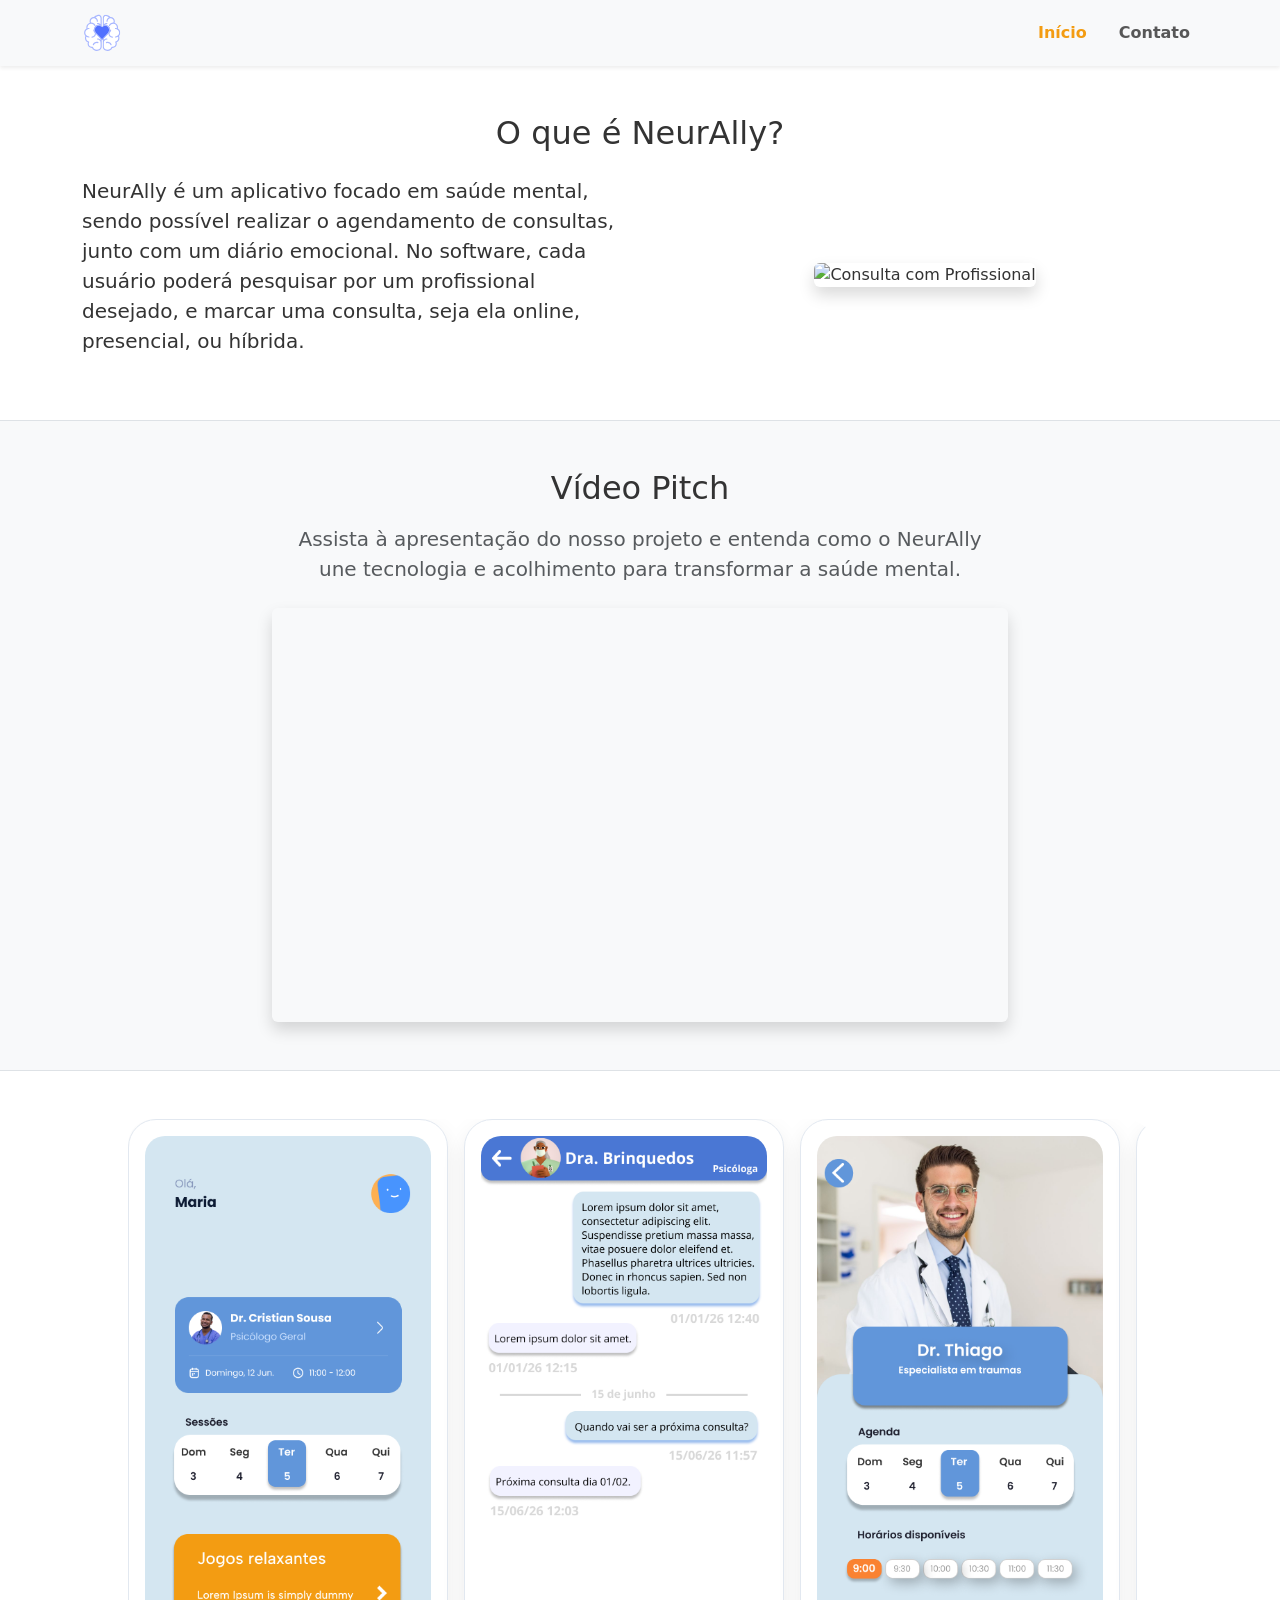
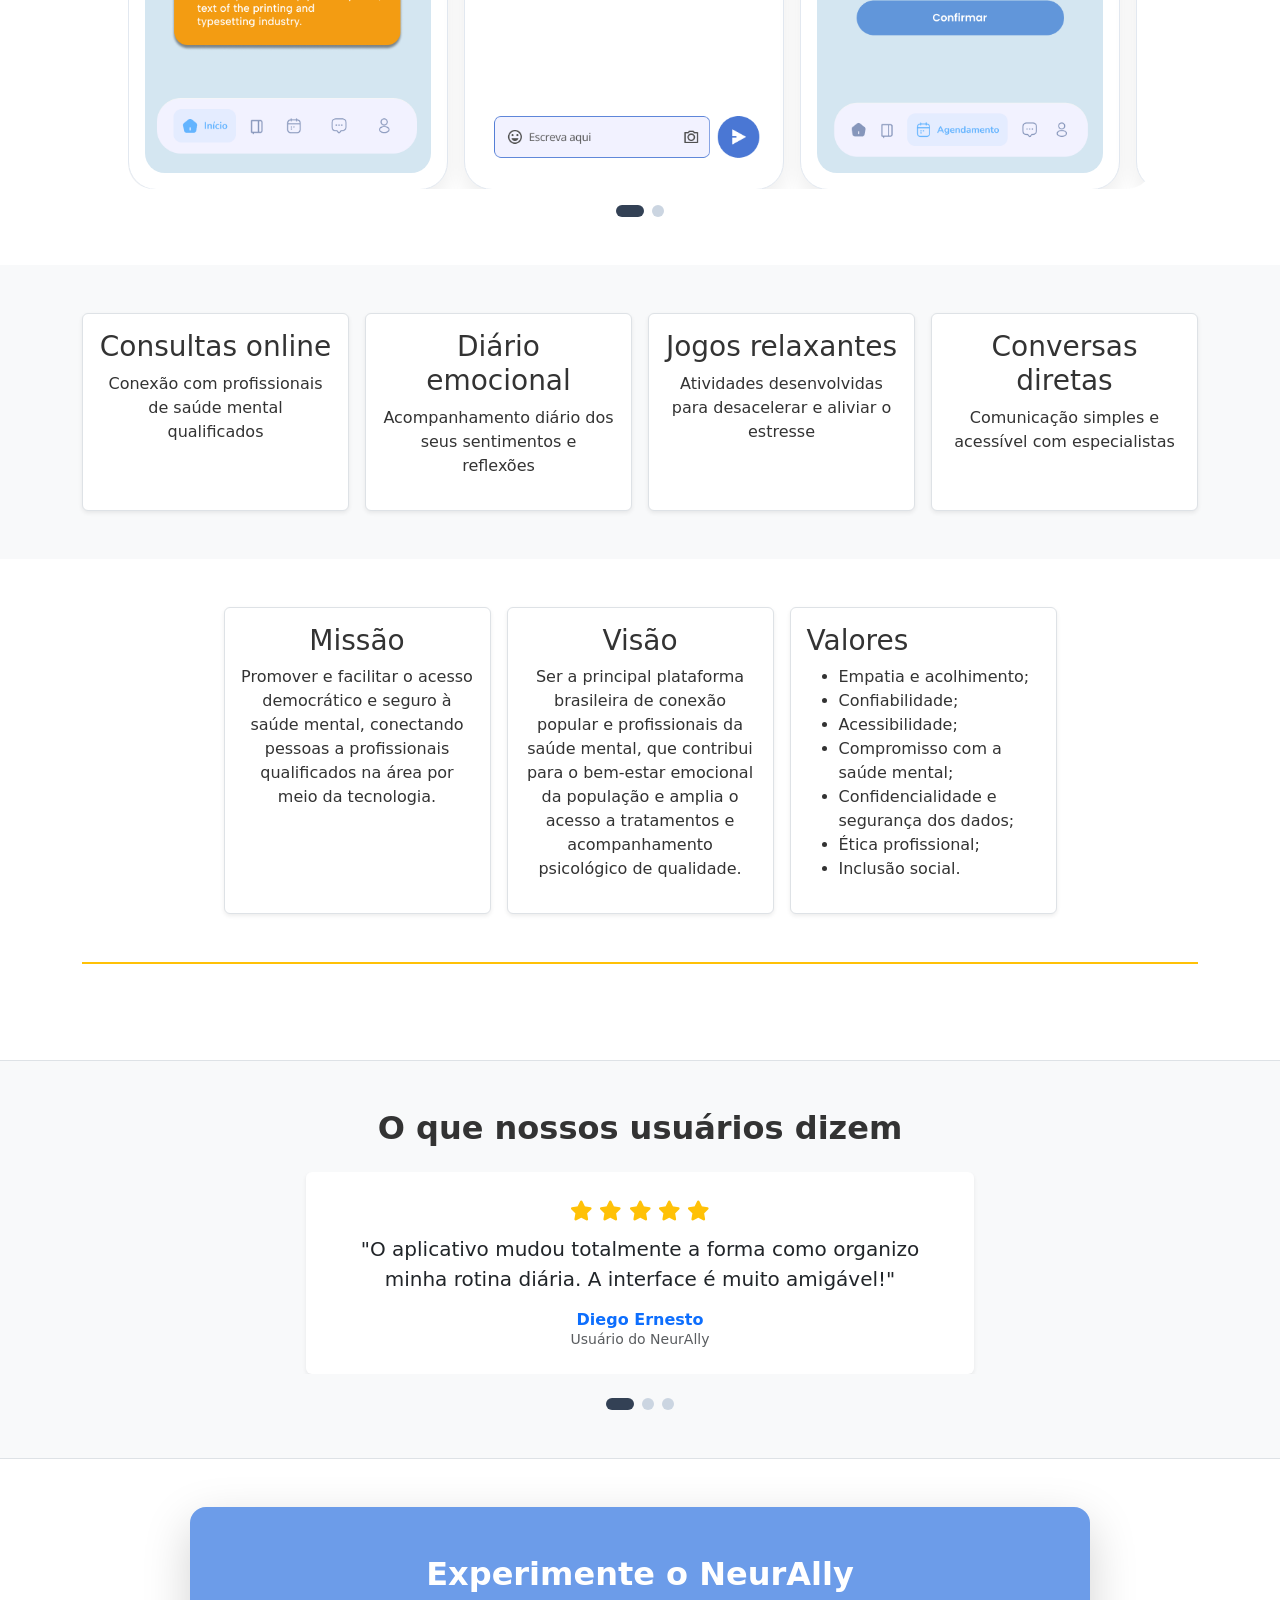
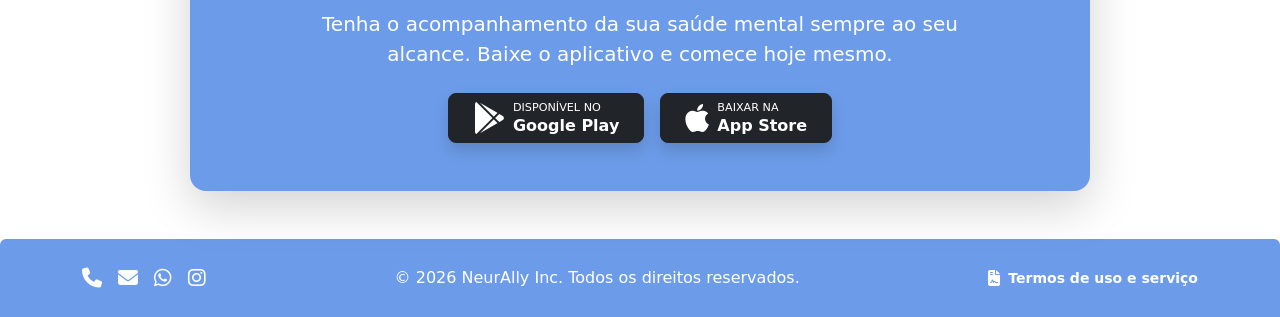
==== commit 45eda887: "Ajustes Adicionadas funcionalidades requisitadas para a página" ====
--- a/index.html
+++ b/index.html
@@ -59,7 +59,25 @@
             </div>
         </section>
 
-        <section class="secao-previa-app py-5 bg-light">
+        <section class="secao-pitch py-5 bg-light border-top border-bottom">
+            <div class="container text-center">
+                <h2 class="titulo-secao mb-3">Vídeo Pitch</h2>
+                <p class="lead mb-4 mx-auto text-muted" style="max-width: 700px;">
+                    Assista à apresentação do nosso projeto e entenda como o NeurAlly une tecnologia e acolhimento para
+                    transformar a saúde mental.
+                </p>
+                <div class="row justify-content-center">
+                    <div class="col-lg-8">
+                        <div class="ratio ratio-16x9 shadow rounded overflow-hidden">
+                            <iframe src="https://www.youtube.com/" title="Vídeo Pitch NeurAlly"
+                                allowfullscreen></iframe>
+                        </div>
+                    </div>
+                </div>
+            </div>
+        </section>
+
+        <section class="secao-previa-app py-5">
             <div class="container">
                 <div class="cartao-previa-app d-flex align-items-center justify-content-between">
                     <button class="btn btn-outline-secondary botao-anterior" id="prev-btn" aria-label="Anterior">
@@ -86,56 +104,73 @@
             </div>
         </section>
 
+        <section class="secao-recursos py-5 bg-light">
+            <div class="container">
+                <div class="row g-3">
+                    <div class="col-sm-6 col-lg-3">
+                        <div class="p-3 border rounded text-center h-100 bg-white shadow-sm">
+                            <h3>Consultas online</h3>
+                            <p>Conexão com profissionais de saúde mental qualificados</p>
+                        </div>
+                    </div>
+                    <div class="col-sm-6 col-lg-3">
+                        <div class="p-3 border rounded text-center h-100 bg-white shadow-sm">
+                            <h3>Diário emocional</h3>
+                            <p>Acompanhamento diário dos seus sentimentos e reflexões</p>
+                        </div>
+                    </div>
+                    <div class="col-sm-6 col-lg-3">
+                        <div class="p-3 border rounded text-center h-100 bg-white shadow-sm">
+                            <h3>Jogos relaxantes</h3>
+                            <p>Atividades desenvolvidas para desacelerar e aliviar o estresse</p>
+                        </div>
+                    </div>
+                    <div class="col-sm-6 col-lg-3">
+                        <div class="p-3 border rounded text-center h-100 bg-white shadow-sm">
+                            <h3>Conversas diretas</h3>
+                            <p>Comunicação simples e acessível com especialistas</p>
+                        </div>
+                    </div>
+                </div>
+            </div>
+        </section>
+
         <section class="secao-recursos py-5">
             <div class="container">
-                <div class="row g-3">
-                    <div class="col-sm-6 col-lg-3">
-                        <div class="p-3 border rounded text-center h-100 bg-white shadow-sm">
-                            Conexão com profissionais de saúde mental qualificados
-                        </div>
-                    </div>
-                    <div class="col-sm-6 col-lg-3">
-                        <div class="p-3 border rounded text-center h-100 bg-white shadow-sm">
-                            Ferramentas para saúde psicológica
-                        </div>
-                    </div>
-                    <div class="col-sm-6 col-lg-3">
-                        <div class="p-3 border rounded text-center h-100 bg-white shadow-sm">
-                            Possibilidade de consultas à distância
-                        </div>
-                    </div>
-                    <div class="col-sm-6 col-lg-3">
-                        <div class="p-3 border rounded text-center h-100 bg-white shadow-sm">
-                            Praticidade e acessibilidade
-                        </div>
-                    </div>
-                </div>
-            </div>
-        </section>
-
-        <div class="container my-5">
-            <hr class="border-warning border-2 opacity-100 m-0">
-        </div>
-
-        <section class="secao-recursos py-5">
-            <div class="container">
-                <div class="row g-3">
-                    <div class="col-sm-6 col-lg-3">
-                        <div class="p-3 border rounded text-center h-100 bg-white shadow-sm">
-                            <p>Conexão com profissionais de saúde mental qualificados</p>
-                        </div>
-                    </div>
-                    <div class="col-sm-6 col-lg-3">
-                        <div class="p-3 border rounded text-center h-100 bg-white shadow-sm">
-                            <p>Ferramentas para saúde psicológica</p>
-                        </div>
-                    </div>
-                    <div class="col-sm-6 col-lg-3">
-                        <div class="p-3 border rounded text-center h-100 bg-white shadow-sm">
-                            <p>Possibilidade de consultas à distância</p>
-                        </div>
-                    </div>
-                </div>
+                <div class="row g-3 justify-content-center">
+                    <div class="col-sm-6 col-lg-3">
+                        <div class="p-3 border rounded text-center h-100 bg-white shadow-sm">
+                            <h3>Missão</h3>
+                            <p>Promover e facilitar o acesso democrático e seguro à saúde mental, conectando pessoas a
+                                profissionais qualificados na área por meio da tecnologia.</p>
+                        </div>
+                    </div>
+                    <div class="col-sm-6 col-lg-3">
+                        <div class="p-3 border rounded text-center h-100 bg-white shadow-sm">
+                            <h3>Visão</h3>
+                            <p>Ser a principal plataforma brasileira de conexão popular e profissionais da saúde mental,
+                                que contribui para o bem-estar emocional da população e amplia o acesso a tratamentos e
+                                acompanhamento psicológico de qualidade.</p>
+                        </div>
+                    </div>
+                    <div class="col-sm-6 col-lg-3">
+                        <div class="p-3 border rounded text-left h-100 bg-white shadow-sm">
+                            <h3>Valores</h3>
+                            <ul>
+                                <li>Empatia e acolhimento;</li>
+                                <li>Confiabilidade;</li>
+                                <li>Acessibilidade;</li>
+                                <li>Compromisso com a saúde mental;</li>
+                                <li>Confidencialidade e segurança dos dados;</li>
+                                <li>Ética profissional;</li>
+                                <li>Inclusão social.</li>
+                            </ul>
+                        </div>
+                    </div>
+                </div>
+            </div>
+            <div class="container my-5">
+                <hr class="border-warning border-2 opacity-100 m-0">
             </div>
         </section>
 
@@ -202,23 +237,57 @@
             </div>
         </section>
 
+        <section class="secao-instalar"></section>
+        <div class="container my-5">
+            <div class="card bg-primary text-white border-0 shadow-lg p-4 p-md-5 mx-auto rounded-4"
+                style="max-width: 900px;">
+                <div class="card-body text-center p-0">
+                    <h2 class="fw-bold mb-3">Experimente o NeurAlly</h2>
+                    <p class="lead mb-4 mx-auto" style="max-width: 650px;">
+                        Tenha o acompanhamento da sua saúde mental sempre ao seu alcance. Baixe o aplicativo e
+                        comece hoje mesmo.
+                    </p>
+                    <div class="d-flex flex-wrap justify-content-center gap-3">
+                        <a href="#"
+                            class="btn btn-dark btn-lg d-flex align-items-center gap-2 px-4 py-2 rounded-3 shadow">
+                            <i class="fa-brands fa-google-play fs-2"></i>
+                            <div class="text-start lh-1">
+                                <small class="d-block text-uppercase" style="font-size: 0.7rem;">Disponível
+                                    no</small>
+                                <span class="fw-bold fs-6">Google Play</span>
+                            </div>
+                        </a>
+                        <a href="#"
+                            class="btn btn-dark btn-lg d-flex align-items-center gap-2 px-4 py-2 rounded-3 shadow">
+                            <i class="fa-brands fa-apple fs-2"></i>
+                            <div class="text-start lh-1">
+                                <small class="d-block text-uppercase" style="font-size: 0.7rem;">Baixar na</small>
+                                <span class="fw-bold fs-6">App Store</span>
+                            </div>
+                        </a>
+                    </div>
+                </div>
+            </div>
+        </div>
+        </section>
+
     </main>
 
     <footer class="rodape-site bg-primary text-white py-4 mt-auto rounded-top">
         <div class="container d-flex flex-column flex-md-row align-items-center justify-content-between gap-3">
 
             <div class="redes-integrante d-flex gap-3 fs-5">
-                <a href="tel:#" class="text-white"><i class="fa-solid fa-phone"></i></a>
-                <a href="mailto:#" class="text-white"><i class="fa-solid fa-envelope"></i></a>
-                <a href="#" class="text-white"><i class="fa-brands fa-whatsapp"></i></a>
-                <a href="#" class="text-white"><i class="fa-brands fa-instagram"></i></a>
+                <a href="tel:#"><i class="fa-solid fa-phone"></i></a>
+                <a href="mailto:#"><i class="fa-solid fa-envelope"></i></a>
+                <a href="#"><i class="fa-brands fa-whatsapp"></i></a>
+                <a href="#"><i class="fa-brands fa-instagram"></i></a>
             </div>
 
             <p class="mb-0 text-center fs-6">&copy; 2026 NeurAlly Inc. Todos os direitos reservados.</p>
 
-            <div class="redes-integrante d-flex align-items-center gap-2">
+            <div class="container-termo d-flex align-items-center gap-2">
                 <i class="fa-solid fa-file-contract"></i>
-                <a href="#" class="text-white text-decoration-none fw-bold small">Termos de uso e serviço</a>
+                <a href="#" class="text-decoration-none fw-bold small">Termos de uso e serviço</a>
             </div>
 
         </div>
--- a/style.css
+++ b/style.css
@@ -20,7 +20,7 @@
 }
 
 .btn-outline-primary:hover {
-    background-color: #6c9ce9 !important;
+    background-color: #6c9ce9;
     color: #ffffff !important;
 }
 
@@ -124,6 +124,24 @@
     color: #6c9ce9;
 }
 
+.container-termo i,
+.container-termo a {
+    color: #ffffff;
+}
+
+.container-termo:hover i,
+.container-termo:hover a {
+    color: #f39c12;
+}
+
+.redes-integrante a {
+    color: #ffffff;
+}
+
+.redes-integrante a:hover {
+    color: #f39c12
+}
+
 @media (max-width: 1050px) {
     .area-carrossel-app {
         max-width: 672px;
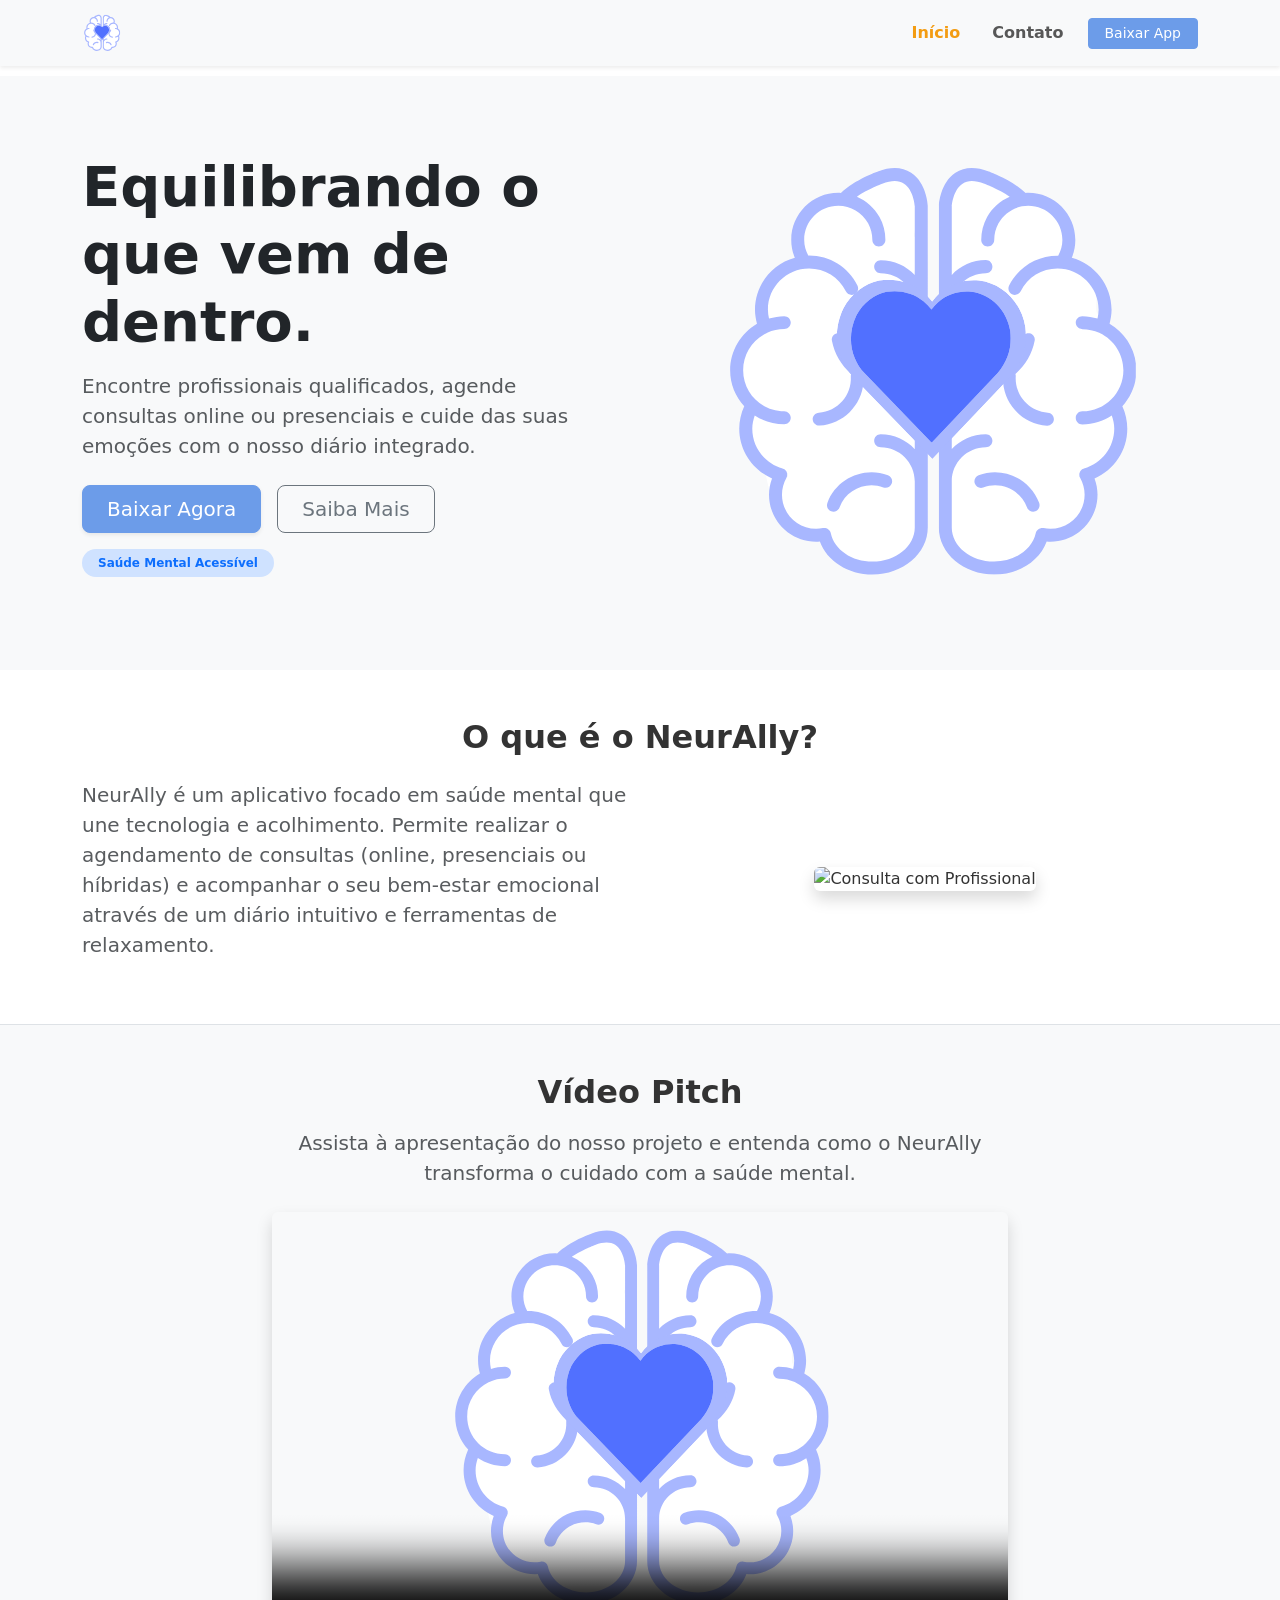
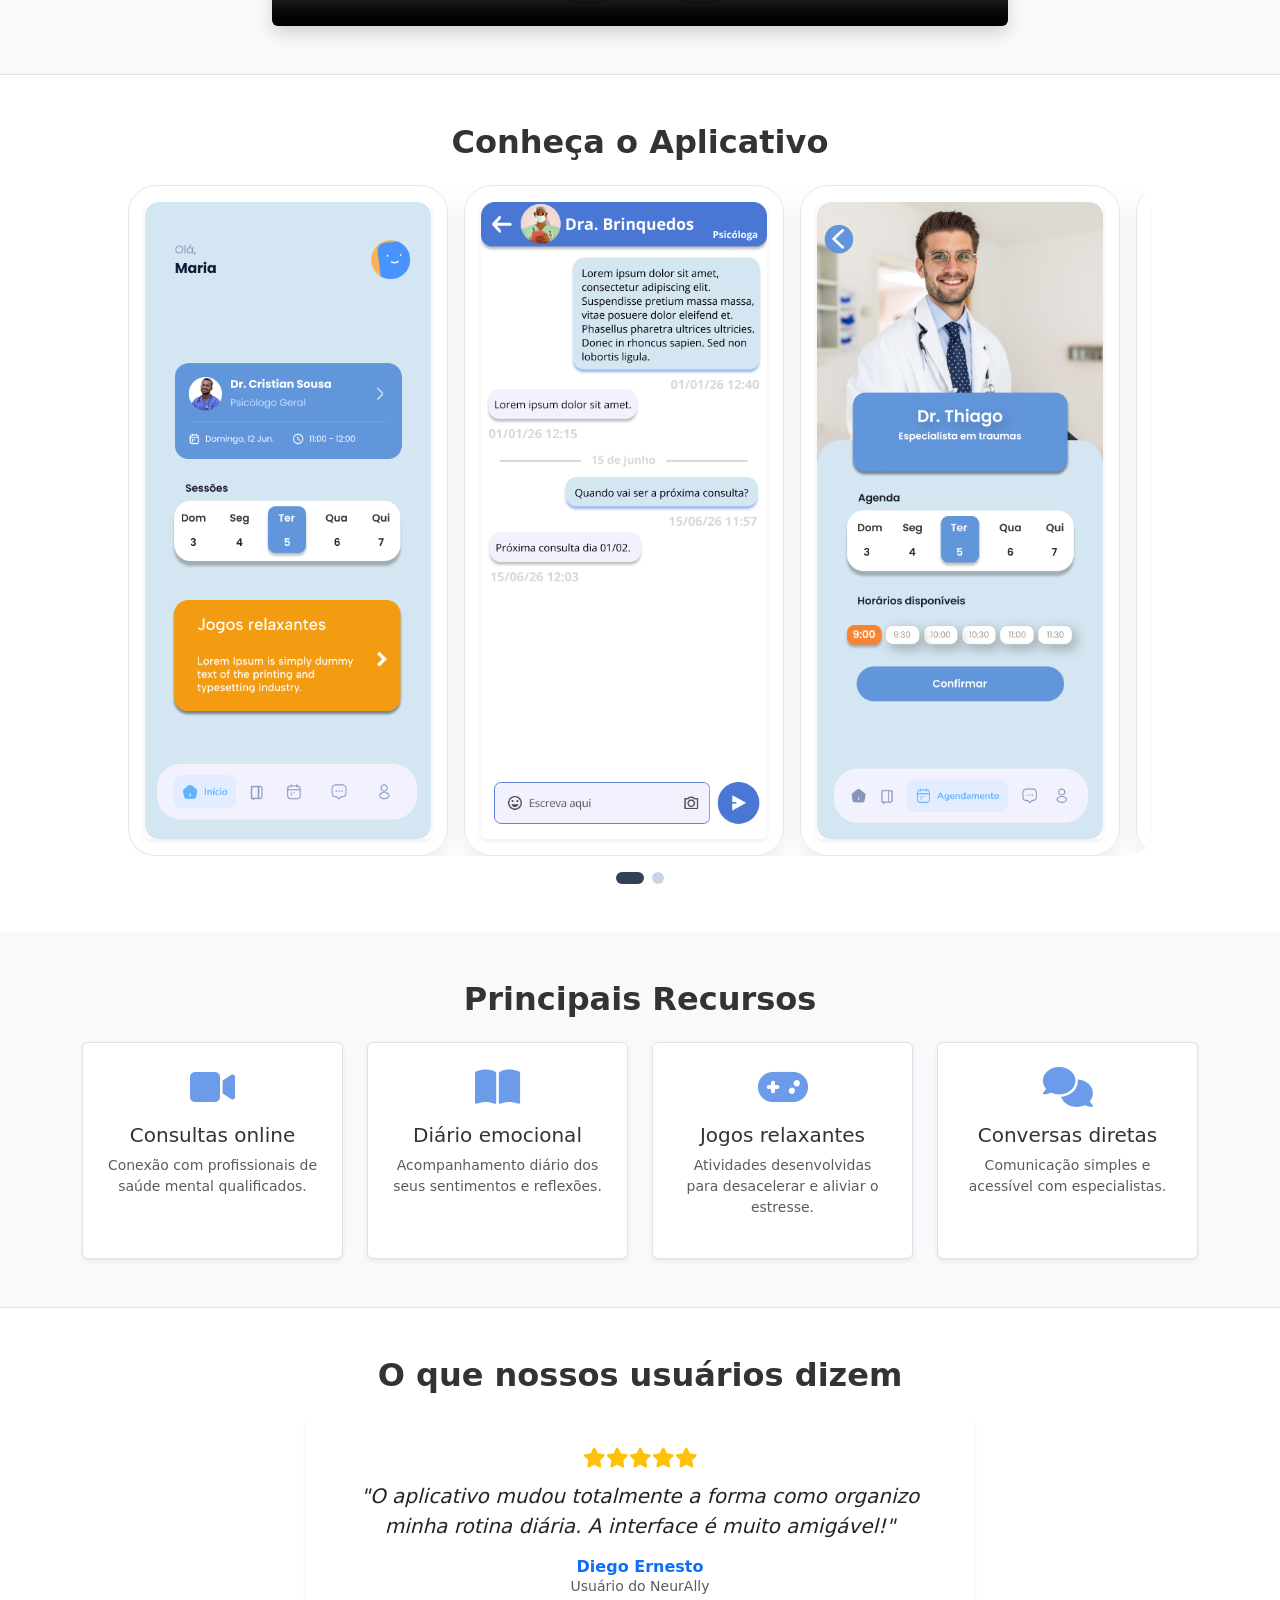
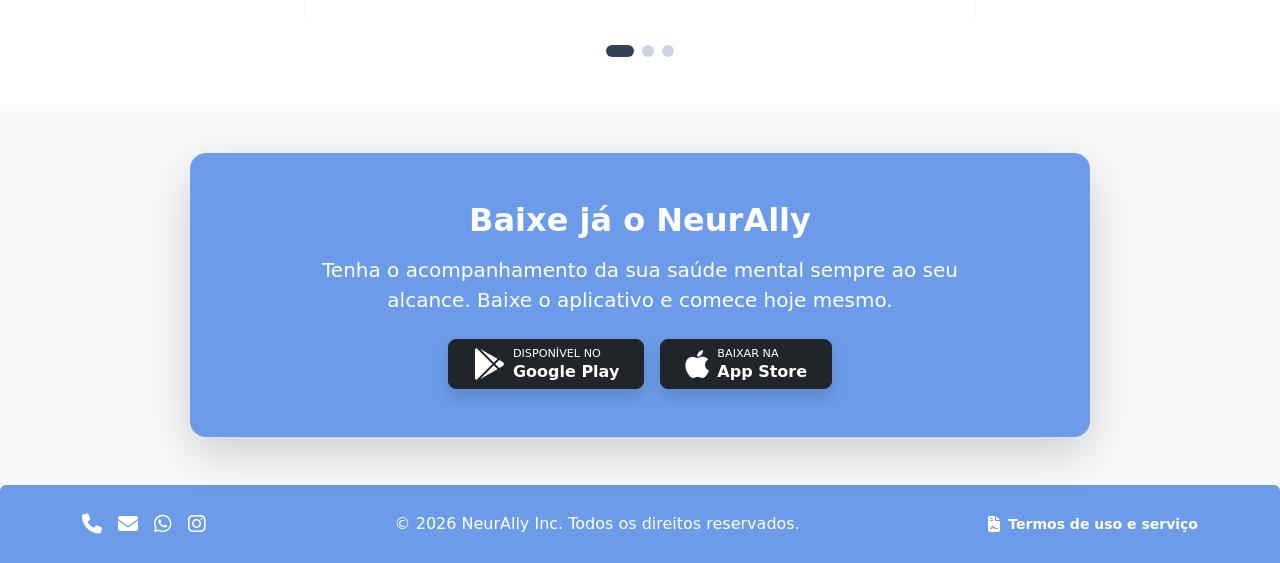
==== commit 61def2a7: "Vídeo pitch e seção hero adicionados" ====
--- a/index.html
+++ b/index.html
@@ -13,10 +13,10 @@
 <body>
 
     <header>
-        <nav class="navbar navbar-expand-md navbar-light bg-light shadow-sm">
+        <nav class="navbar navbar-expand-md navbar-light bg-light shadow-sm fixed-top">
             <div class="container">
                 <a class="navbar-brand" href="index.html">
-                    <img src="LogoTCC.svg" alt="Logo do projeto" height="40">
+                    <img src="LogoTCC.svg" alt="Logo do projeto NeurAlly" height="40">
                 </a>
 
                 <button class="navbar-toggler" type="button" data-bs-toggle="collapse" data-bs-target="#navbarNav"
@@ -25,30 +25,53 @@
                 </button>
 
                 <div class="collapse navbar-collapse justify-content-end" id="navbarNav">
-                    <ul class="navbar-nav gap-3">
+                    <ul class="navbar-nav gap-3 align-items-center">
                         <li class="nav-item">
                             <a href="index.html" class="nav-link active">Início</a>
                         </li>
                         <li class="nav-item">
                             <a href="contato.html" class="nav-link">Contato</a>
                         </li>
+                        <li class="nav-item">
+                            <a href="#download" class="btn btn-primary btn-sm px-3 text-white">Baixar App</a>
+                        </li>
                     </ul>
                 </div>
             </div>
         </nav>
     </header>
 
-    <main class="conteudo-principal">
-
-        <section class="secao-sobre py-5">
-            <div class="container">
-                <h2 class="titulo-secao text-center mb-4">O que é NeurAlly?</h2>
+    <main class="conteudo-principal" style="margin-top: 76px;">
+
+        <section class="py-5 bg-light">
+            <div class="container py-4">
+                <div class="row align-items-center g-5">
+                    <div class="col-lg-6 text-center text-lg-start">
+                        <h1 class="display-4 fw-bold mb-3 text-dark">Equilibrando o que vem de dentro.</h1>
+                        <p class="lead text-muted mb-4">
+                            Encontre profissionais qualificados, agende consultas online ou presenciais e cuide das suas emoções com o nosso diário integrado.
+                        </p>
+                        <div class="d-flex flex-wrap justify-content-center justify-content-lg-start gap-3">
+                            <a href="#download" class="btn btn-primary btn-lg px-4 shadow-sm">Baixar Agora</a>
+                            <a href="#sobre" class="btn btn-outline-secondary btn-lg px-4">Saiba Mais</a>
+                        </div>
+                        <span class="badge bg-primary-subtle text-primary my-3 px-3 py-2 rounded-pill fw-semibold">Saúde Mental Acessível</span>
+                    </div>
+                    <div class="col-lg-6 text-center">
+                        <img src="./LogoTCC.svg" alt="Tela inicial do aplicativo NeurAlly" class="img-fluid rounded-4" style="max-height: 450px;" />
+                    </div>
+                </div>
+            </div>
+        </section>
+
+        <section id="sobre" class="py-5">
+            <div class="container">
+                <h2 class="text-center mb-4 fw-bold">O que é o NeurAlly?</h2>
                 <div class="row align-items-center g-4">
                     <div class="col-md-6">
-                        <p class="texto-sobre lead">
-                            NeurAlly é um aplicativo focado em saúde mental, sendo possível realizar o agendamento de
-                            consultas, junto com um diário emocional. No software, cada usuário poderá pesquisar por um
-                            profissional desejado, e marcar uma consulta, seja ela online, presencial, ou híbrida.
+                        <p class="texto-sobre lead text-muted">
+                            NeurAlly é um aplicativo focado em saúde mental que une tecnologia e acolhimento. 
+                            Permite realizar o agendamento de consultas (online, presenciais ou híbridas) e acompanhar o seu bem-estar emocional através de um diário intuitivo e ferramentas de relaxamento.
                         </p>
                     </div>
                     <div class="col-md-6 text-center">
@@ -59,26 +82,28 @@
             </div>
         </section>
 
-        <section class="secao-pitch py-5 bg-light border-top border-bottom">
+        <section class="py-5 bg-light border-top border-bottom">
             <div class="container text-center">
-                <h2 class="titulo-secao mb-3">Vídeo Pitch</h2>
+                <h2 class="mb-3 fw-bold">Vídeo Pitch</h2>
                 <p class="lead mb-4 mx-auto text-muted" style="max-width: 700px;">
-                    Assista à apresentação do nosso projeto e entenda como o NeurAlly une tecnologia e acolhimento para
-                    transformar a saúde mental.
+                    Assista à apresentação do nosso projeto e entenda como o NeurAlly transforma o cuidado com a saúde mental.
                 </p>
                 <div class="row justify-content-center">
                     <div class="col-lg-8">
                         <div class="ratio ratio-16x9 shadow rounded overflow-hidden">
-                            <iframe src="https://www.youtube.com/" title="Vídeo Pitch NeurAlly"
-                                allowfullscreen></iframe>
-                        </div>
-                    </div>
-                </div>
-            </div>
-        </section>
-
-        <section class="secao-previa-app py-5">
-            <div class="container">
+                            <video controls poster="LogoTCC.svg">
+                                <source src="VideoPitchNeurAlly.mp4" type="video/mp4">
+                                Seu navegador não suporta a reprodução deste vídeo.
+                            </video>
+                        </div>
+                    </div>
+                </div>
+            </div>
+        </section>
+
+        <section class="py-5">
+            <div class="container">
+                <h2 class="text-center mb-4 fw-bold">Conheça o Aplicativo</h2>
                 <div class="cartao-previa-app d-flex align-items-center justify-content-between">
                     <button class="btn btn-outline-secondary botao-anterior" id="prev-btn" aria-label="Anterior">
                         <i class="fa-solid fa-chevron-left"></i>
@@ -86,14 +111,10 @@
 
                     <div class="area-carrossel-app overflow-hidden">
                         <div class="telas-app d-flex gap-3" id="app-screens">
-                            <div class="cartao-tela"><img src="./Home.png" alt="Home do Usuário" class="img-fluid" />
-                            </div>
-                            <div class="cartao-tela"><img src="./Conversa.png" alt="Chat com Doutora"
-                                    class="img-fluid" /></div>
-                            <div class="cartao-tela"><img src="./TelaAgendamento.png" alt="Agendamento Dr. Thiago"
-                                    class="img-fluid" /></div>
-                            <div class="cartao-tela"><img src="./DiarioEmocional.png" alt="Diário Emocional"
-                                    class="img-fluid" /></div>
+                            <div class="cartao-tela"><img src="./Home.png" alt="Home do Usuário" class="img-fluid rounded shadow-sm" /></div>
+                            <div class="cartao-tela"><img src="./Conversa.png" alt="Chat com Doutora" class="img-fluid rounded shadow-sm" /></div>
+                            <div class="cartao-tela"><img src="./TelaAgendamento.png" alt="Agendamento Dr. Thiago" class="img-fluid rounded shadow-sm" /></div>
+                            <div class="cartao-tela"><img src="./DiarioEmocional.png" alt="Diário Emocional" class="img-fluid rounded shadow-sm" /></div>
                         </div>
                     </div>
 
@@ -104,192 +125,131 @@
             </div>
         </section>
 
-        <section class="secao-recursos py-5 bg-light">
-            <div class="container">
-                <div class="row g-3">
-                    <div class="col-sm-6 col-lg-3">
-                        <div class="p-3 border rounded text-center h-100 bg-white shadow-sm">
-                            <h3>Consultas online</h3>
-                            <p>Conexão com profissionais de saúde mental qualificados</p>
-                        </div>
-                    </div>
-                    <div class="col-sm-6 col-lg-3">
-                        <div class="p-3 border rounded text-center h-100 bg-white shadow-sm">
-                            <h3>Diário emocional</h3>
-                            <p>Acompanhamento diário dos seus sentimentos e reflexões</p>
-                        </div>
-                    </div>
-                    <div class="col-sm-6 col-lg-3">
-                        <div class="p-3 border rounded text-center h-100 bg-white shadow-sm">
-                            <h3>Jogos relaxantes</h3>
-                            <p>Atividades desenvolvidas para desacelerar e aliviar o estresse</p>
-                        </div>
-                    </div>
-                    <div class="col-sm-6 col-lg-3">
-                        <div class="p-3 border rounded text-center h-100 bg-white shadow-sm">
-                            <h3>Conversas diretas</h3>
-                            <p>Comunicação simples e acessível com especialistas</p>
-                        </div>
-                    </div>
-                </div>
-            </div>
-        </section>
-
-        <section class="secao-recursos py-5">
-            <div class="container">
-                <div class="row g-3 justify-content-center">
-                    <div class="col-sm-6 col-lg-3">
-                        <div class="p-3 border rounded text-center h-100 bg-white shadow-sm">
-                            <h3>Missão</h3>
-                            <p>Promover e facilitar o acesso democrático e seguro à saúde mental, conectando pessoas a
-                                profissionais qualificados na área por meio da tecnologia.</p>
-                        </div>
-                    </div>
-                    <div class="col-sm-6 col-lg-3">
-                        <div class="p-3 border rounded text-center h-100 bg-white shadow-sm">
-                            <h3>Visão</h3>
-                            <p>Ser a principal plataforma brasileira de conexão popular e profissionais da saúde mental,
-                                que contribui para o bem-estar emocional da população e amplia o acesso a tratamentos e
-                                acompanhamento psicológico de qualidade.</p>
-                        </div>
-                    </div>
-                    <div class="col-sm-6 col-lg-3">
-                        <div class="p-3 border rounded text-left h-100 bg-white shadow-sm">
-                            <h3>Valores</h3>
-                            <ul>
-                                <li>Empatia e acolhimento;</li>
-                                <li>Confiabilidade;</li>
-                                <li>Acessibilidade;</li>
-                                <li>Compromisso com a saúde mental;</li>
-                                <li>Confidencialidade e segurança dos dados;</li>
-                                <li>Ética profissional;</li>
-                                <li>Inclusão social.</li>
-                            </ul>
-                        </div>
-                    </div>
-                </div>
-            </div>
-            <div class="container my-5">
-                <hr class="border-warning border-2 opacity-100 m-0">
-            </div>
-        </section>
-
-        <section class="py-5 bg-light border-top border-bottom">
+        <section class="py-5 bg-light">
+            <div class="container">
+                <h2 class="text-center mb-4 fw-bold">Principais Recursos</h2>
+                <div class="row g-4">
+                    <div class="col-sm-6 col-lg-3">
+                        <div class="p-4 border rounded text-center h-100 bg-white shadow-sm">
+                            <i class="fa-solid fa-video fs-1 mb-3" style="color: #6c9ce9"></i>
+                            <h4 class="h5">Consultas online</h4>
+                            <p class="text-muted small">Conexão com profissionais de saúde mental qualificados.</p>
+                        </div>
+                    </div>
+                    <div class="col-sm-6 col-lg-3">
+                        <div class="p-4 border rounded text-center h-100 bg-white shadow-sm">
+                            <i class="fa-solid fa-book-open fs-1 mb-3" style="color: #6c9ce9"></i>
+                            <h4 class="h5">Diário emocional</h4>
+                            <p class="text-muted small">Acompanhamento diário dos seus sentimentos e reflexões.</p>
+                        </div>
+                    </div>
+                    <div class="col-sm-6 col-lg-3">
+                        <div class="p-4 border rounded text-center h-100 bg-white shadow-sm">
+                            <i class="fa-solid fa-gamepad fs-1 mb-3" style="color: #6c9ce9"></i>
+                            <h4 class="h5">Jogos relaxantes</h4>
+                            <p class="text-muted small">Atividades desenvolvidas para desacelerar e aliviar o estresse.</p>
+                        </div>
+                    </div>
+                    <div class="col-sm-6 col-lg-3">
+                        <div class="p-4 border rounded text-center h-100 bg-white shadow-sm">
+                            <i class="fa-solid fa-comments fs-1 mb-3" style="color: #6c9ce9"></i>
+                            <h4 class="h5">Conversas diretas</h4>
+                            <p class="text-muted small">Comunicação simples e acessível com especialistas.</p>
+                        </div>
+                    </div>
+                </div>
+            </div>
+        </section>
+
+        <section class="py-5 border-top">
             <div class="container">
                 <h2 class="text-center fw-bold mb-4">O que nossos usuários dizem</h2>
 
                 <div class="carrossel-depoimentos mx-auto" style="max-width: 700px;">
                     <div class="wrapper-depoimento d-flex" id="testimonial-wrapper">
-
                         <div class="cartao-depoimento w-100 flex-shrink-0 px-3">
                             <div class="card border-0 shadow-sm p-4 text-center">
                                 <div class="text-warning mb-2 fs-5">
-                                    <i class="fa-solid fa-star"></i>
-                                    <i class="fa-solid fa-star"></i>
-                                    <i class="fa-solid fa-star"></i>
-                                    <i class="fa-solid fa-star"></i>
-                                    <i class="fa-solid fa-star"></i>
-                                </div>
-                                <p class="fs-5 italic mb-3">"O aplicativo mudou totalmente a forma como organizo minha
-                                    rotina diária. A interface é muito amigável!"</p>
-                                <h3 class="h6 fw-bold mb-0 text-primary">Diego Ernesto</h3>
+                                    <i class="fa-solid fa-star"></i><i class="fa-solid fa-star"></i><i class="fa-solid fa-star"></i><i class="fa-solid fa-star"></i><i class="fa-solid fa-star"></i>
+                                </div>
+                                <p class="fs-5 fst-italic mb-3">"O aplicativo mudou totalmente a forma como organizo minha rotina diária. A interface é muito amigável!"</p>
+                                <h5 class="h6 fw-bold mb-0 text-primary">Diego Ernesto</h5>
                                 <span class="text-muted small">Usuário do NeurAlly</span>
                             </div>
                         </div>
-
                         <div class="cartao-depoimento w-100 flex-shrink-0 px-3">
                             <div class="card border-0 shadow-sm p-4 text-center">
                                 <div class="text-warning mb-2 fs-5">
-                                    <i class="fa-solid fa-star"></i>
-                                    <i class="fa-solid fa-star"></i>
-                                    <i class="fa-solid fa-star"></i>
-                                    <i class="fa-solid fa-star"></i>
-                                    <i class="fa-solid fa-star"></i>
-                                </div>
-                                <p class="fs-5 italic mb-3">"Excelente iniciativa para o TCC. As funcionalidades de
-                                    acompanhamento ajudam demais no dia a dia."</p>
-                                <h3 class="h6 fw-bold mb-0 text-primary">Alícia Stefany</h3>
+                                    <i class="fa-solid fa-star"></i><i class="fa-solid fa-star"></i><i class="fa-solid fa-star"></i><i class="fa-solid fa-star"></i><i class="fa-solid fa-star"></i>
+                                </div>
+                                <p class="fs-5 fst-italic mb-3">"Excelente iniciativa para o TCC. As funcionalidades de acompanhamento ajudam demais no dia a dia."</p>
+                                <h5 class="h6 fw-bold mb-0 text-primary">Alícia Stefany</h5>
                                 <span class="text-muted small">Educadora</span>
                             </div>
                         </div>
-
                         <div class="cartao-depoimento w-100 flex-shrink-0 px-3">
                             <div class="card border-0 shadow-sm p-4 text-center">
                                 <div class="text-warning mb-2 fs-5">
-                                    <i class="fa-solid fa-star"></i>
-                                    <i class="fa-solid fa-star"></i>
-                                    <i class="fa-solid fa-star"></i>
-                                    <i class="fa-solid fa-star"></i>
-                                    <i class="fa-solid fa-star"></i>
-                                </div>
-                                <p class="fs-5 italic mb-3">"Design limpo, navegação fluida e proposta incrível.
-                                    Parabéns a toda a equipe desenvolvedora!"</p>
-                                <h3 class="h6 fw-bold mb-0 text-primary">Fernanda Lima</h3>
+                                    <i class="fa-solid fa-star"></i><i class="fa-solid fa-star"></i><i class="fa-solid fa-star"></i><i class="fa-solid fa-star"></i><i class="fa-solid fa-star"></i>
+                                </div>
+                                <p class="fs-5 fst-italic mb-3">"Design limpo, navegação fluida e proposta incrível. Parabéns a toda a equipe desenvolvedora!"</p>
+                                <h5 class="h6 fw-bold mb-0 text-primary">Fernanda Lima</h5>
                                 <span class="text-muted small">Psicóloga</span>
                             </div>
                         </div>
-
                     </div>
                 </div>
 
                 <div id="testimonial-dots" class="d-flex justify-content-center gap-2 mt-4"></div>
-
-            </div>
-        </section>
-
-        <section class="secao-instalar"></section>
-        <div class="container my-5">
-            <div class="card bg-primary text-white border-0 shadow-lg p-4 p-md-5 mx-auto rounded-4"
-                style="max-width: 900px;">
-                <div class="card-body text-center p-0">
-                    <h2 class="fw-bold mb-3">Experimente o NeurAlly</h2>
-                    <p class="lead mb-4 mx-auto" style="max-width: 650px;">
-                        Tenha o acompanhamento da sua saúde mental sempre ao seu alcance. Baixe o aplicativo e
-                        comece hoje mesmo.
-                    </p>
-                    <div class="d-flex flex-wrap justify-content-center gap-3">
-                        <a href="#"
-                            class="btn btn-dark btn-lg d-flex align-items-center gap-2 px-4 py-2 rounded-3 shadow">
-                            <i class="fa-brands fa-google-play fs-2"></i>
-                            <div class="text-start lh-1">
-                                <small class="d-block text-uppercase" style="font-size: 0.7rem;">Disponível
-                                    no</small>
-                                <span class="fw-bold fs-6">Google Play</span>
-                            </div>
-                        </a>
-                        <a href="#"
-                            class="btn btn-dark btn-lg d-flex align-items-center gap-2 px-4 py-2 rounded-3 shadow">
-                            <i class="fa-brands fa-apple fs-2"></i>
-                            <div class="text-start lh-1">
-                                <small class="d-block text-uppercase" style="font-size: 0.7rem;">Baixar na</small>
-                                <span class="fw-bold fs-6">App Store</span>
-                            </div>
-                        </a>
-                    </div>
-                </div>
-            </div>
-        </div>
+            </div>
+        </section>
+
+        <section id="download" class="py-5 bg-light">
+            <div class="container">
+                <div class="card bg-primary text-white border-0 shadow-lg p-4 p-md-5 mx-auto rounded-4" style="max-width: 900px;">
+                    <div class="card-body text-center p-0">
+                        <h2 class="fw-bold mb-3">Baixe já o NeurAlly</h2>
+                        <p class="lead mb-4 mx-auto" style="max-width: 650px;">
+                            Tenha o acompanhamento da sua saúde mental sempre ao seu alcance. Baixe o aplicativo e comece hoje mesmo.
+                        </p>
+                        <div class="d-flex flex-wrap justify-content-center gap-3">
+                            <a href="#" class="btn btn-dark btn-lg d-flex align-items-center gap-2 px-4 py-2 rounded-3 shadow">
+                                <i class="fa-brands fa-google-play fs-2"></i>
+                                <div class="text-start lh-1">
+                                    <small class="d-block text-uppercase" style="font-size: 0.7rem;">Disponível no</small>
+                                    <span class="fw-bold fs-6">Google Play</span>
+                                </div>
+                            </a>
+                            <a href="#" class="btn btn-dark btn-lg d-flex align-items-center gap-2 px-4 py-2 rounded-3 shadow">
+                                <i class="fa-brands fa-apple fs-2"></i>
+                                <div class="text-start lh-1">
+                                    <small class="d-block text-uppercase" style="font-size: 0.7rem;">Baixar na</small>
+                                    <span class="fw-bold fs-6">App Store</span>
+                                </div>
+                            </a>
+                        </div>
+                    </div>
+                </div>
+            </div>
         </section>
 
     </main>
 
-    <footer class="rodape-site bg-primary text-white py-4 mt-auto rounded-top">
+    <footer class="bg-primary text-white py-4 mt-auto rounded-top">
         <div class="container d-flex flex-column flex-md-row align-items-center justify-content-between gap-3">
-
-            <div class="redes-integrante d-flex gap-3 fs-5">
-                <a href="tel:#"><i class="fa-solid fa-phone"></i></a>
-                <a href="mailto:#"><i class="fa-solid fa-envelope"></i></a>
-                <a href="#"><i class="fa-brands fa-whatsapp"></i></a>
-                <a href="#"><i class="fa-brands fa-instagram"></i></a>
+            <div class="redes-rodape d-flex gap-3 fs-5">
+                <a href="tel:000000000" class="text-white"><i class="fa-solid fa-phone"></i></a>
+                <a href="mailto:contato@neurally.com" class="text-white"><i class="fa-solid fa-envelope"></i></a>
+                <a href="#" class="text-white"><i class="fa-brands fa-whatsapp"></i></a>
+                <a href="#" class="text-white"><i class="fa-brands fa-instagram"></i></a>
             </div>
 
             <p class="mb-0 text-center fs-6">&copy; 2026 NeurAlly Inc. Todos os direitos reservados.</p>
 
             <div class="container-termo d-flex align-items-center gap-2">
                 <i class="fa-solid fa-file-contract"></i>
-                <a href="#" class="text-decoration-none fw-bold small">Termos de uso e serviço</a>
-            </div>
-
+                <a href="#" class="text-white text-decoration-none fw-bold small">Termos de uso e serviço</a>
+            </div>
         </div>
     </footer>
 
--- a/style.css
+++ b/style.css
@@ -135,10 +135,14 @@
 }
 
 .redes-integrante a {
+    color: #6c9ce9;
+}
+
+.redes-rodape a {
     color: #ffffff;
 }
 
-.redes-integrante a:hover {
+.redes-integrante a:hover, .redes-rodape a:hover {
     color: #f39c12
 }
 
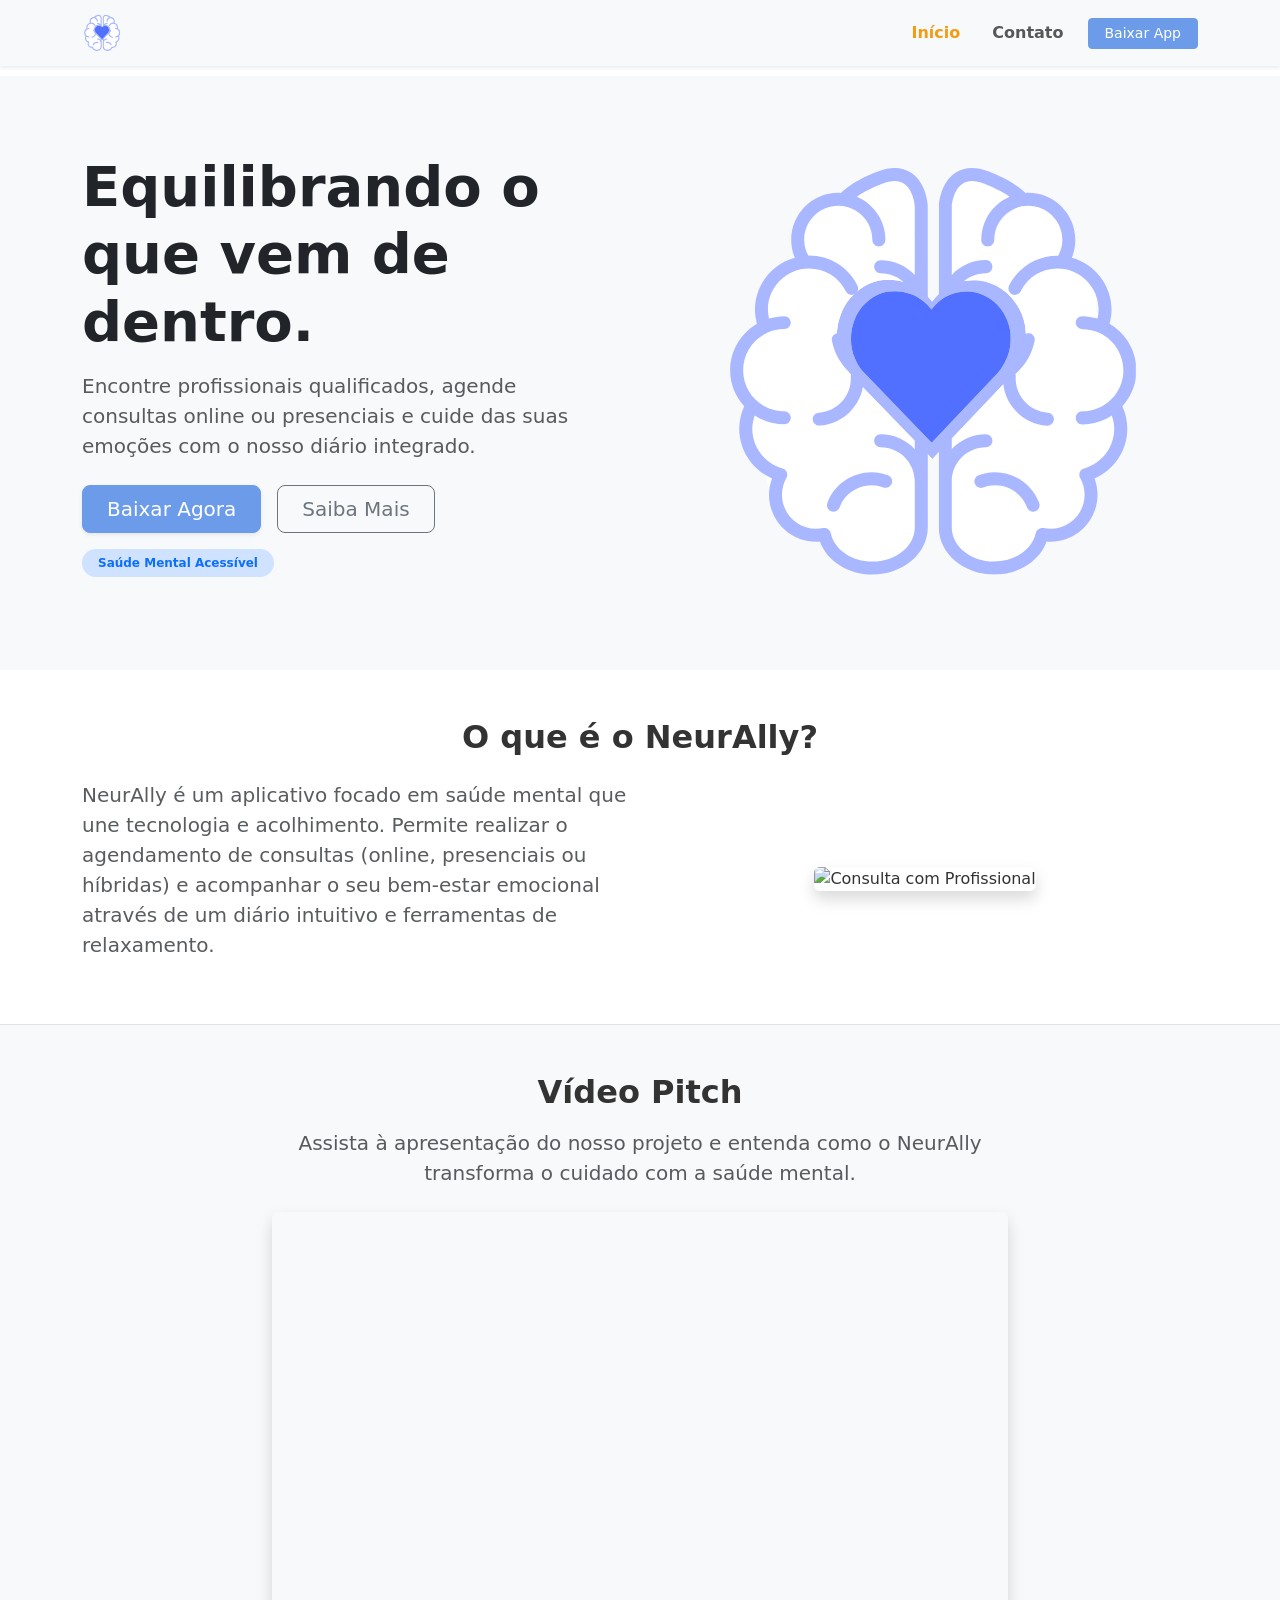
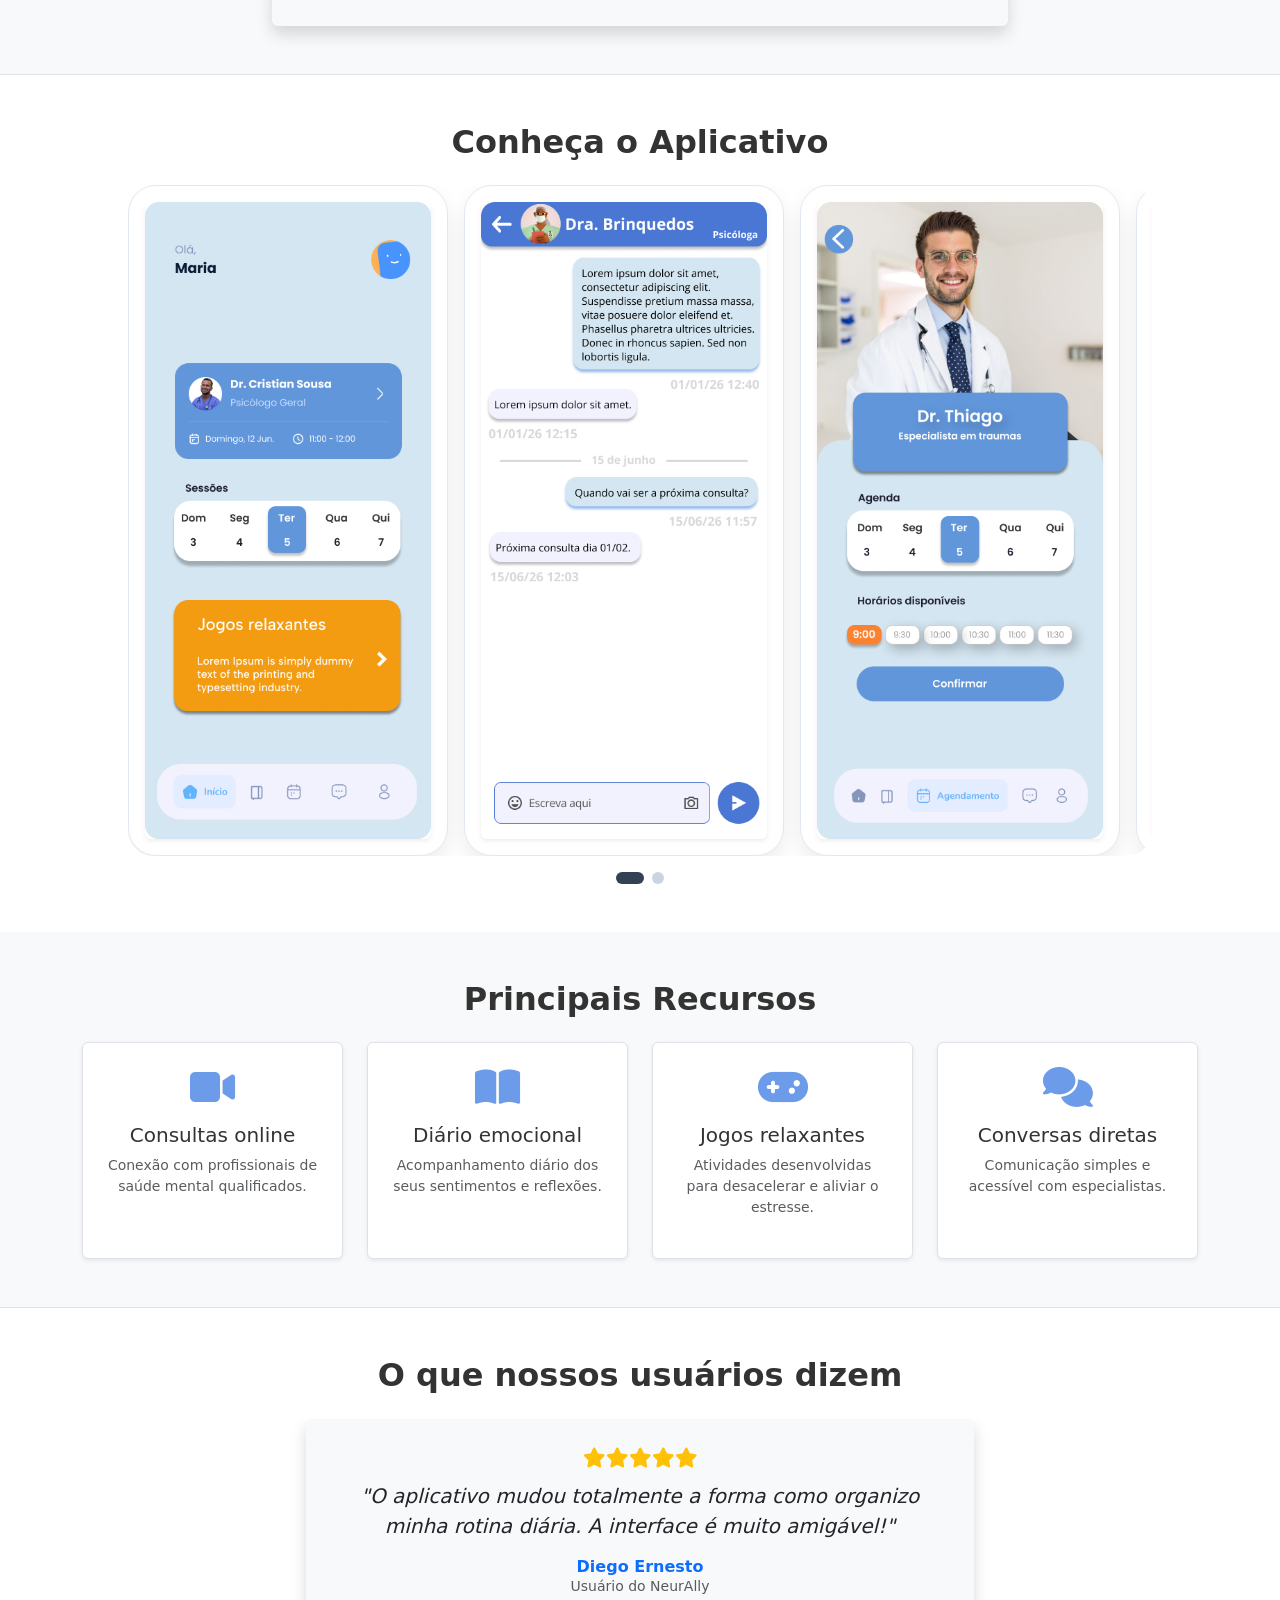
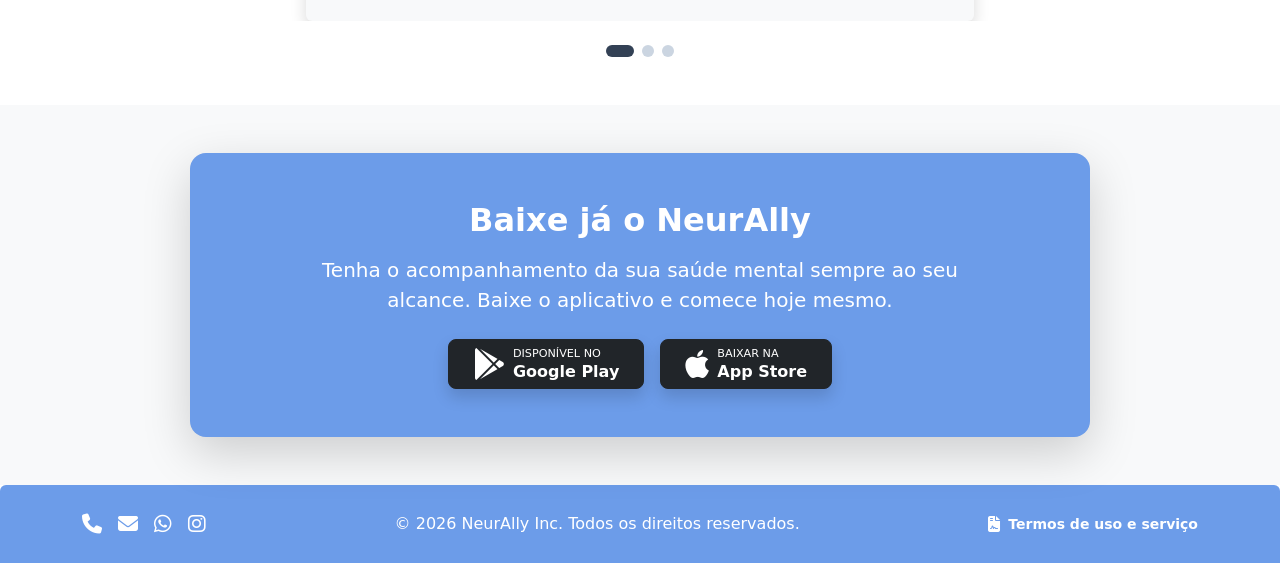
==== commit 9143cb0a: "Versão prévia final Corrigidos alguns bugs e mal funcionamento na exibição do vídeo pitch" ====
--- a/index.html
+++ b/index.html
@@ -49,16 +49,19 @@
                     <div class="col-lg-6 text-center text-lg-start">
                         <h1 class="display-4 fw-bold mb-3 text-dark">Equilibrando o que vem de dentro.</h1>
                         <p class="lead text-muted mb-4">
-                            Encontre profissionais qualificados, agende consultas online ou presenciais e cuide das suas emoções com o nosso diário integrado.
+                            Encontre profissionais qualificados, agende consultas online ou presenciais e cuide das suas
+                            emoções com o nosso diário integrado.
                         </p>
                         <div class="d-flex flex-wrap justify-content-center justify-content-lg-start gap-3">
                             <a href="#download" class="btn btn-primary btn-lg px-4 shadow-sm">Baixar Agora</a>
                             <a href="#sobre" class="btn btn-outline-secondary btn-lg px-4">Saiba Mais</a>
                         </div>
-                        <span class="badge bg-primary-subtle text-primary my-3 px-3 py-2 rounded-pill fw-semibold">Saúde Mental Acessível</span>
+                        <span class="badge bg-primary-subtle text-primary my-3 px-3 py-2 rounded-pill fw-semibold">Saúde
+                            Mental Acessível</span>
                     </div>
                     <div class="col-lg-6 text-center">
-                        <img src="./LogoTCC.svg" alt="Tela inicial do aplicativo NeurAlly" class="img-fluid rounded-4" style="max-height: 450px;" />
+                        <img src="./LogoTCC.svg" alt="Tela inicial do aplicativo NeurAlly" class="img-fluid rounded-4"
+                            style="max-height: 450px;" />
                     </div>
                 </div>
             </div>
@@ -70,8 +73,9 @@
                 <div class="row align-items-center g-4">
                     <div class="col-md-6">
                         <p class="texto-sobre lead text-muted">
-                            NeurAlly é um aplicativo focado em saúde mental que une tecnologia e acolhimento. 
-                            Permite realizar o agendamento de consultas (online, presenciais ou híbridas) e acompanhar o seu bem-estar emocional através de um diário intuitivo e ferramentas de relaxamento.
+                            NeurAlly é um aplicativo focado em saúde mental que une tecnologia e acolhimento.
+                            Permite realizar o agendamento de consultas (online, presenciais ou híbridas) e acompanhar o
+                            seu bem-estar emocional através de um diário intuitivo e ferramentas de relaxamento.
                         </p>
                     </div>
                     <div class="col-md-6 text-center">
@@ -86,20 +90,22 @@
             <div class="container text-center">
                 <h2 class="mb-3 fw-bold">Vídeo Pitch</h2>
                 <p class="lead mb-4 mx-auto text-muted" style="max-width: 700px;">
-                    Assista à apresentação do nosso projeto e entenda como o NeurAlly transforma o cuidado com a saúde mental.
+                    Assista à apresentação do nosso projeto e entenda como o NeurAlly transforma o cuidado com a saúde
+                    mental.
                 </p>
                 <div class="row justify-content-center">
                     <div class="col-lg-8">
                         <div class="ratio ratio-16x9 shadow rounded overflow-hidden">
-                            <video controls poster="LogoTCC.svg">
-                                <source src="VideoPitchNeurAlly.mp4" type="video/mp4">
-                                Seu navegador não suporta a reprodução deste vídeo.
-                            </video>
-                        </div>
-                    </div>
-                </div>
-            </div>
-        </section>
+                            <iframe src="https://www.youtube.com/embed/jdZN3rRCqsM?si=Qq8M5bcIoMWXELaw" title="Vídeo Pitch NeurAlly"
+                                allow="accelerometer; autoplay; clipboard-write; encrypted-media; gyroscope; picture-in-picture; web-share"
+                                allowfullscreen>
+                            </iframe>
+                        </div>
+                    </div>
+                </div>
+            </div>
+        </section>
+
 
         <section class="py-5">
             <div class="container">
@@ -111,10 +117,14 @@
 
                     <div class="area-carrossel-app overflow-hidden">
                         <div class="telas-app d-flex gap-3" id="app-screens">
-                            <div class="cartao-tela"><img src="./Home.png" alt="Home do Usuário" class="img-fluid rounded shadow-sm" /></div>
-                            <div class="cartao-tela"><img src="./Conversa.png" alt="Chat com Doutora" class="img-fluid rounded shadow-sm" /></div>
-                            <div class="cartao-tela"><img src="./TelaAgendamento.png" alt="Agendamento Dr. Thiago" class="img-fluid rounded shadow-sm" /></div>
-                            <div class="cartao-tela"><img src="./DiarioEmocional.png" alt="Diário Emocional" class="img-fluid rounded shadow-sm" /></div>
+                            <div class="cartao-tela"><img src="./Home.png" alt="Home do Usuário"
+                                    class="img-fluid rounded shadow-sm" /></div>
+                            <div class="cartao-tela"><img src="./Conversa.png" alt="Chat com Doutora"
+                                    class="img-fluid rounded shadow-sm" /></div>
+                            <div class="cartao-tela"><img src="./TelaAgendamento.png" alt="Agendamento Dr. Thiago"
+                                    class="img-fluid rounded shadow-sm" /></div>
+                            <div class="cartao-tela"><img src="./DiarioEmocional.png" alt="Diário Emocional"
+                                    class="img-fluid rounded shadow-sm" /></div>
                         </div>
                     </div>
 
@@ -147,7 +157,8 @@
                         <div class="p-4 border rounded text-center h-100 bg-white shadow-sm">
                             <i class="fa-solid fa-gamepad fs-1 mb-3" style="color: #6c9ce9"></i>
                             <h4 class="h5">Jogos relaxantes</h4>
-                            <p class="text-muted small">Atividades desenvolvidas para desacelerar e aliviar o estresse.</p>
+                            <p class="text-muted small">Atividades desenvolvidas para desacelerar e aliviar o estresse.
+                            </p>
                         </div>
                     </div>
                     <div class="col-sm-6 col-lg-3">
@@ -168,31 +179,40 @@
                 <div class="carrossel-depoimentos mx-auto" style="max-width: 700px;">
                     <div class="wrapper-depoimento d-flex" id="testimonial-wrapper">
                         <div class="cartao-depoimento w-100 flex-shrink-0 px-3">
-                            <div class="card border-0 shadow-sm p-4 text-center">
+                            <div class="card bg-light border-0 shadow p-4 text-center">
                                 <div class="text-warning mb-2 fs-5">
-                                    <i class="fa-solid fa-star"></i><i class="fa-solid fa-star"></i><i class="fa-solid fa-star"></i><i class="fa-solid fa-star"></i><i class="fa-solid fa-star"></i>
-                                </div>
-                                <p class="fs-5 fst-italic mb-3">"O aplicativo mudou totalmente a forma como organizo minha rotina diária. A interface é muito amigável!"</p>
+                                    <i class="fa-solid fa-star"></i><i class="fa-solid fa-star"></i><i
+                                        class="fa-solid fa-star"></i><i class="fa-solid fa-star"></i><i
+                                        class="fa-solid fa-star"></i>
+                                </div>
+                                <p class="fs-5 fst-italic mb-3">"O aplicativo mudou totalmente a forma como organizo
+                                    minha rotina diária. A interface é muito amigável!"</p>
                                 <h5 class="h6 fw-bold mb-0 text-primary">Diego Ernesto</h5>
                                 <span class="text-muted small">Usuário do NeurAlly</span>
                             </div>
                         </div>
                         <div class="cartao-depoimento w-100 flex-shrink-0 px-3">
-                            <div class="card border-0 shadow-sm p-4 text-center">
+                            <div class="card bg-light border-0 shadow p-4 text-center">
                                 <div class="text-warning mb-2 fs-5">
-                                    <i class="fa-solid fa-star"></i><i class="fa-solid fa-star"></i><i class="fa-solid fa-star"></i><i class="fa-solid fa-star"></i><i class="fa-solid fa-star"></i>
-                                </div>
-                                <p class="fs-5 fst-italic mb-3">"Excelente iniciativa para o TCC. As funcionalidades de acompanhamento ajudam demais no dia a dia."</p>
+                                    <i class="fa-solid fa-star"></i><i class="fa-solid fa-star"></i><i
+                                        class="fa-solid fa-star"></i><i class="fa-solid fa-star"></i><i
+                                        class="fa-solid fa-star"></i>
+                                </div>
+                                <p class="fs-5 fst-italic mb-3">"Excelente iniciativa para o TCC. As funcionalidades de
+                                    acompanhamento ajudam demais no dia a dia."</p>
                                 <h5 class="h6 fw-bold mb-0 text-primary">Alícia Stefany</h5>
                                 <span class="text-muted small">Educadora</span>
                             </div>
                         </div>
                         <div class="cartao-depoimento w-100 flex-shrink-0 px-3">
-                            <div class="card border-0 shadow-sm p-4 text-center">
+                            <div class="card bg-light border-0 shadow p-4 text-center">
                                 <div class="text-warning mb-2 fs-5">
-                                    <i class="fa-solid fa-star"></i><i class="fa-solid fa-star"></i><i class="fa-solid fa-star"></i><i class="fa-solid fa-star"></i><i class="fa-solid fa-star"></i>
-                                </div>
-                                <p class="fs-5 fst-italic mb-3">"Design limpo, navegação fluida e proposta incrível. Parabéns a toda a equipe desenvolvedora!"</p>
+                                    <i class="fa-solid fa-star"></i><i class="fa-solid fa-star"></i><i
+                                        class="fa-solid fa-star"></i><i class="fa-solid fa-star"></i><i
+                                        class="fa-solid fa-star"></i>
+                                </div>
+                                <p class="fs-5 fst-italic mb-3">"Design limpo, navegação fluida e proposta incrível.
+                                    Parabéns a toda a equipe desenvolvedora!"</p>
                                 <h5 class="h6 fw-bold mb-0 text-primary">Fernanda Lima</h5>
                                 <span class="text-muted small">Psicóloga</span>
                             </div>
@@ -206,21 +226,26 @@
 
         <section id="download" class="py-5 bg-light">
             <div class="container">
-                <div class="card bg-primary text-white border-0 shadow-lg p-4 p-md-5 mx-auto rounded-4" style="max-width: 900px;">
+                <div class="card bg-primary text-white border-0 shadow-lg p-4 p-md-5 mx-auto rounded-4"
+                    style="max-width: 900px;">
                     <div class="card-body text-center p-0">
                         <h2 class="fw-bold mb-3">Baixe já o NeurAlly</h2>
                         <p class="lead mb-4 mx-auto" style="max-width: 650px;">
-                            Tenha o acompanhamento da sua saúde mental sempre ao seu alcance. Baixe o aplicativo e comece hoje mesmo.
+                            Tenha o acompanhamento da sua saúde mental sempre ao seu alcance. Baixe o aplicativo e
+                            comece hoje mesmo.
                         </p>
                         <div class="d-flex flex-wrap justify-content-center gap-3">
-                            <a href="#" class="btn btn-dark btn-lg d-flex align-items-center gap-2 px-4 py-2 rounded-3 shadow">
+                            <a href="#"
+                                class="btn btn-dark btn-lg d-flex align-items-center gap-2 px-4 py-2 rounded-3 shadow">
                                 <i class="fa-brands fa-google-play fs-2"></i>
                                 <div class="text-start lh-1">
-                                    <small class="d-block text-uppercase" style="font-size: 0.7rem;">Disponível no</small>
+                                    <small class="d-block text-uppercase" style="font-size: 0.7rem;">Disponível
+                                        no</small>
                                     <span class="fw-bold fs-6">Google Play</span>
                                 </div>
                             </a>
-                            <a href="#" class="btn btn-dark btn-lg d-flex align-items-center gap-2 px-4 py-2 rounded-3 shadow">
+                            <a href="#"
+                                class="btn btn-dark btn-lg d-flex align-items-center gap-2 px-4 py-2 rounded-3 shadow">
                                 <i class="fa-brands fa-apple fs-2"></i>
                                 <div class="text-start lh-1">
                                     <small class="d-block text-uppercase" style="font-size: 0.7rem;">Baixar na</small>
@@ -238,17 +263,17 @@
     <footer class="bg-primary text-white py-4 mt-auto rounded-top">
         <div class="container d-flex flex-column flex-md-row align-items-center justify-content-between gap-3">
             <div class="redes-rodape d-flex gap-3 fs-5">
-                <a href="tel:000000000" class="text-white"><i class="fa-solid fa-phone"></i></a>
-                <a href="mailto:contato@neurally.com" class="text-white"><i class="fa-solid fa-envelope"></i></a>
-                <a href="#" class="text-white"><i class="fa-brands fa-whatsapp"></i></a>
-                <a href="#" class="text-white"><i class="fa-brands fa-instagram"></i></a>
+                <a href="tel:000000000"><i class="fa-solid fa-phone"></i></a>
+                <a href="mailto:contato@neurally.com"><i class="fa-solid fa-envelope"></i></a>
+                <a href="#"><i class="fa-brands fa-whatsapp"></i></a>
+                <a href="#"><i class="fa-brands fa-instagram"></i></a>
             </div>
 
             <p class="mb-0 text-center fs-6">&copy; 2026 NeurAlly Inc. Todos os direitos reservados.</p>
 
             <div class="container-termo d-flex align-items-center gap-2">
                 <i class="fa-solid fa-file-contract"></i>
-                <a href="#" class="text-white text-decoration-none fw-bold small">Termos de uso e serviço</a>
+                <a href="#" class="text-decoration-none fw-bold small">Termos de uso e serviço</a>
             </div>
         </div>
     </footer>
